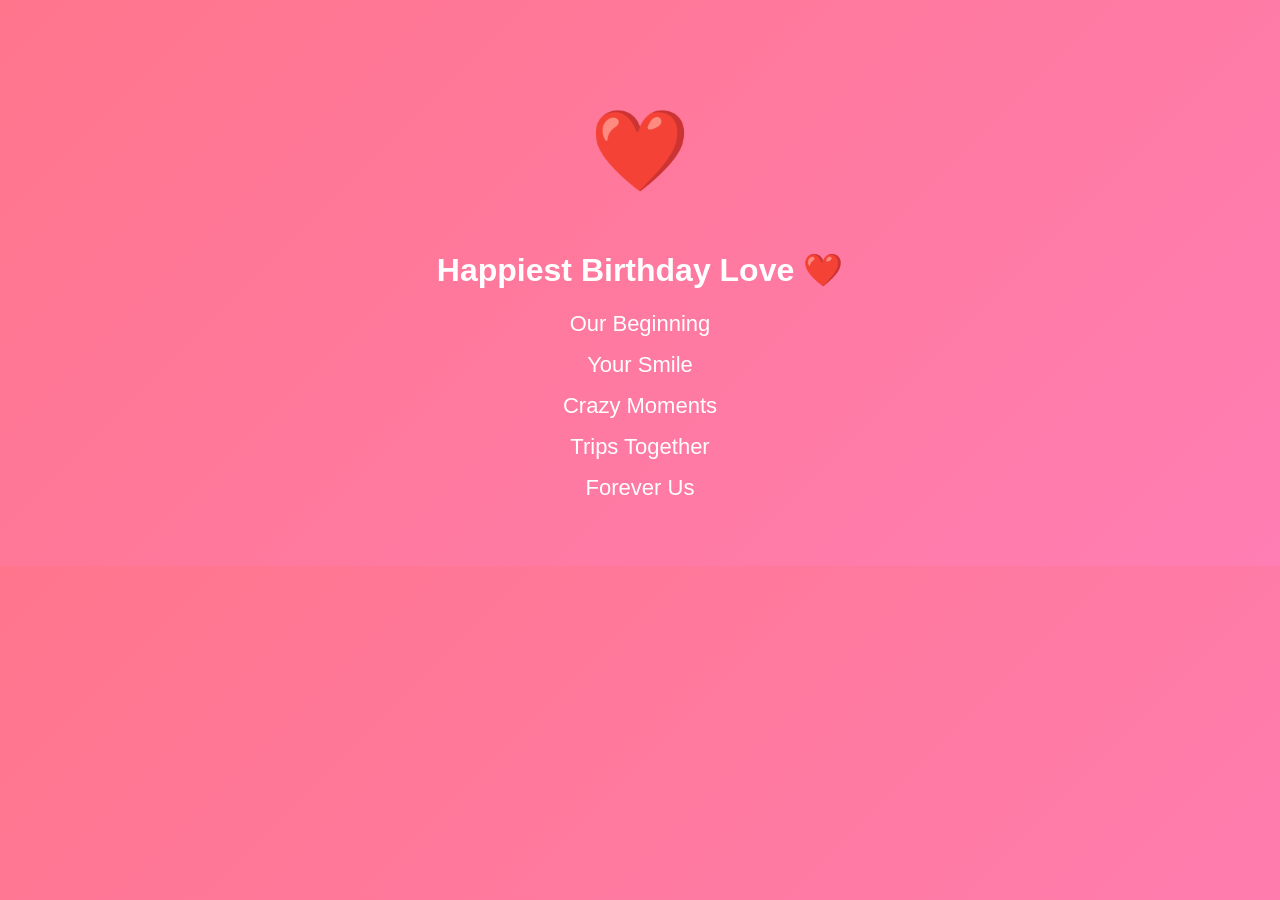
==== birthday.html @ 4b36a4e3 "Add HTML and CSS files for Kindred Souls project" ====
<!DOCTYPE html>
<html>
<head>
<link rel="stylesheet" href="style.css">
</head>

<body class="center">

<h1 class="big-heart">❤️</h1>
<h1>Happiest Birthday Love ❤️</h1>

<div class="links">
    <a href="memory1.html">Our Beginning</a>
    <a href="memory2.html">Your Smile</a>
    <a href="memory3.html">Crazy Moments</a>
    <a href="memory4.html">Trips Together</a>
    <a href="memory5.html">Forever Us</a>
</div>

</body>
</html>
---- style.css ----
body {
    margin: 0;
    font-family: 'Segoe UI', sans-serif;
    background: linear-gradient(135deg, #ff758c, #ff7eb3);
    color: white;
}

.center {
    text-align: center;
    padding: 50px;
}

.buttons button {
    padding: 15px 25px;
    font-size: 18px;
    margin: 10px;
    border-radius: 25px;
    border: none;
    cursor: pointer;
    background: white;
    color: #ff4b7d;
}

/* Heart animation */
.big-heart {
    font-size: 80px;
    animation: heartbeat 1s infinite;
}

@keyframes heartbeat {
    0% { transform: scale(1); }
    25% { transform: scale(1.2); }
    50% { transform: scale(1); }
}

/* Links */
.links a {
    display: block;
    margin: 15px;
    font-size: 22px;
    text-decoration: none;
    color: white;
}

/* Image */
.photo {
    width: 300px;
    border-radius: 20px;
    box-shadow: 0 10px 25px rgba(0,0,0,0.3);
}

.caption {
    margin-top: 20px;
    font-size: 18px;
}
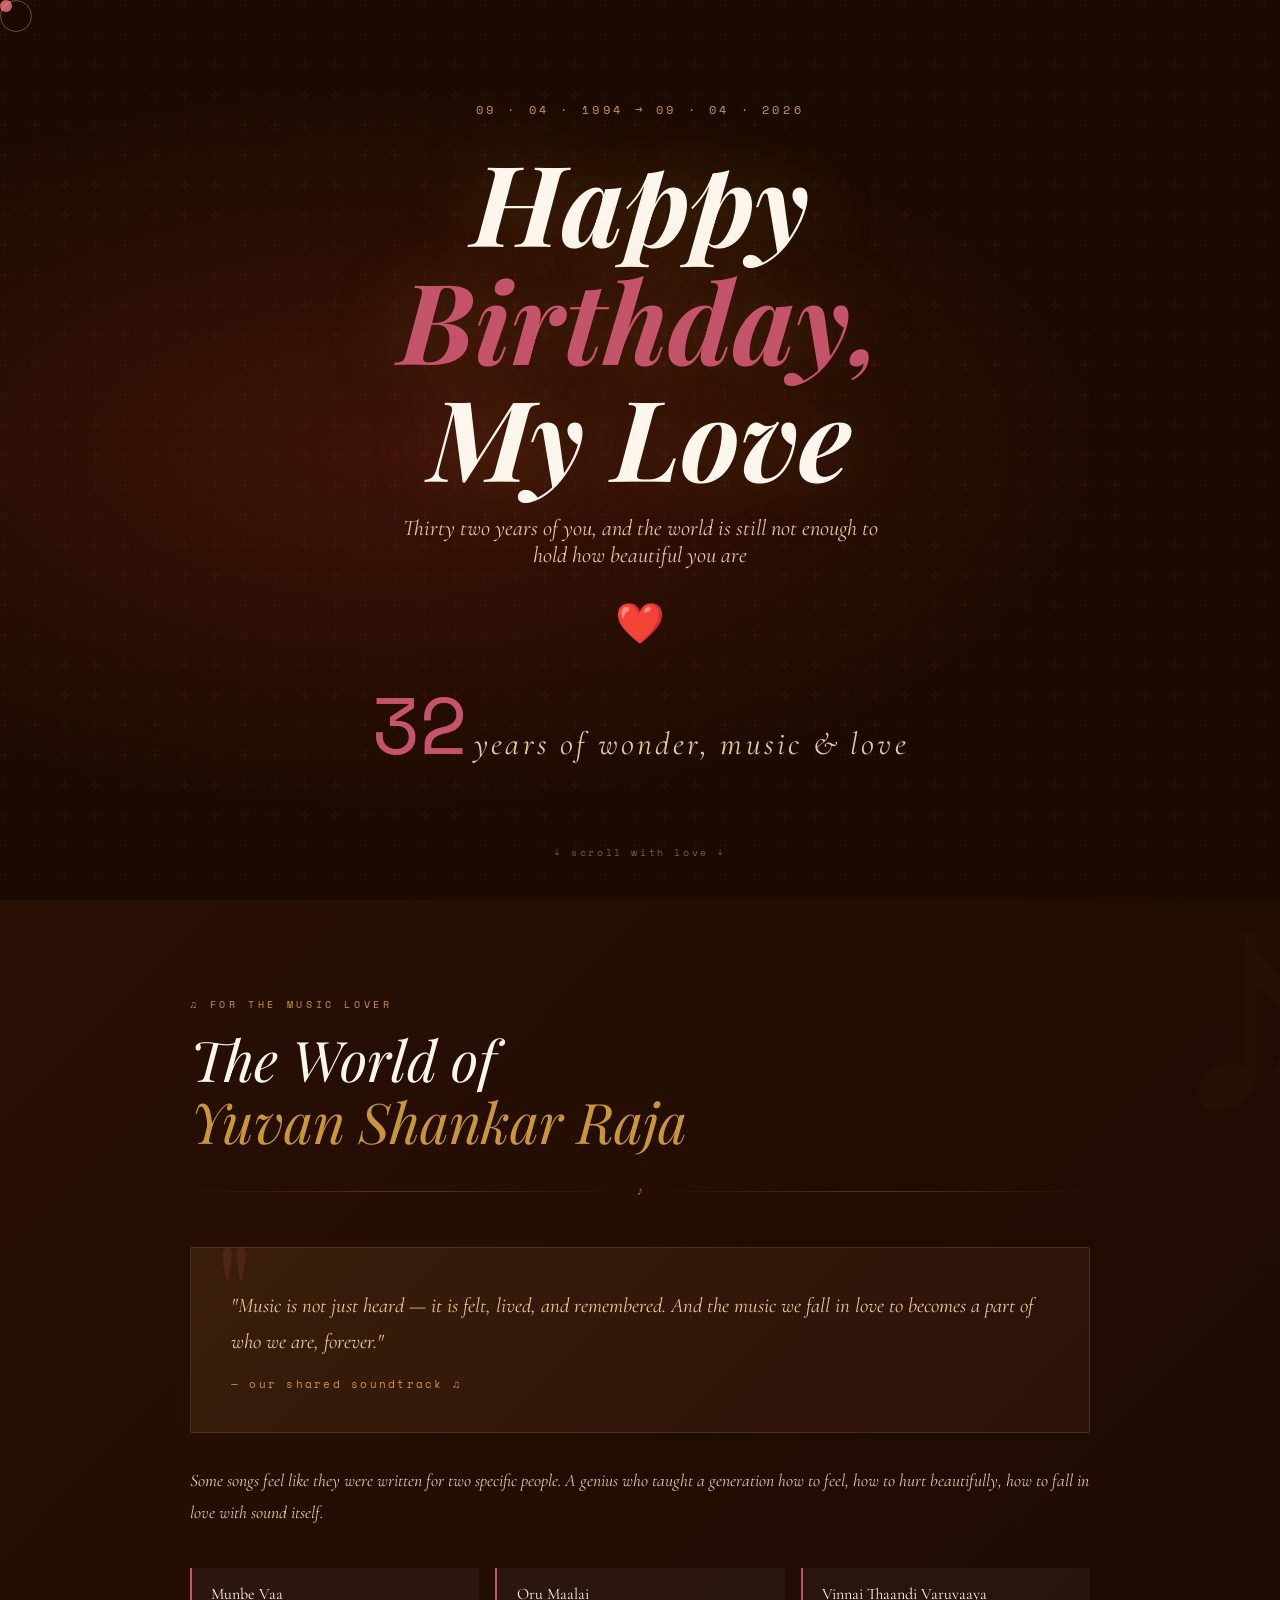
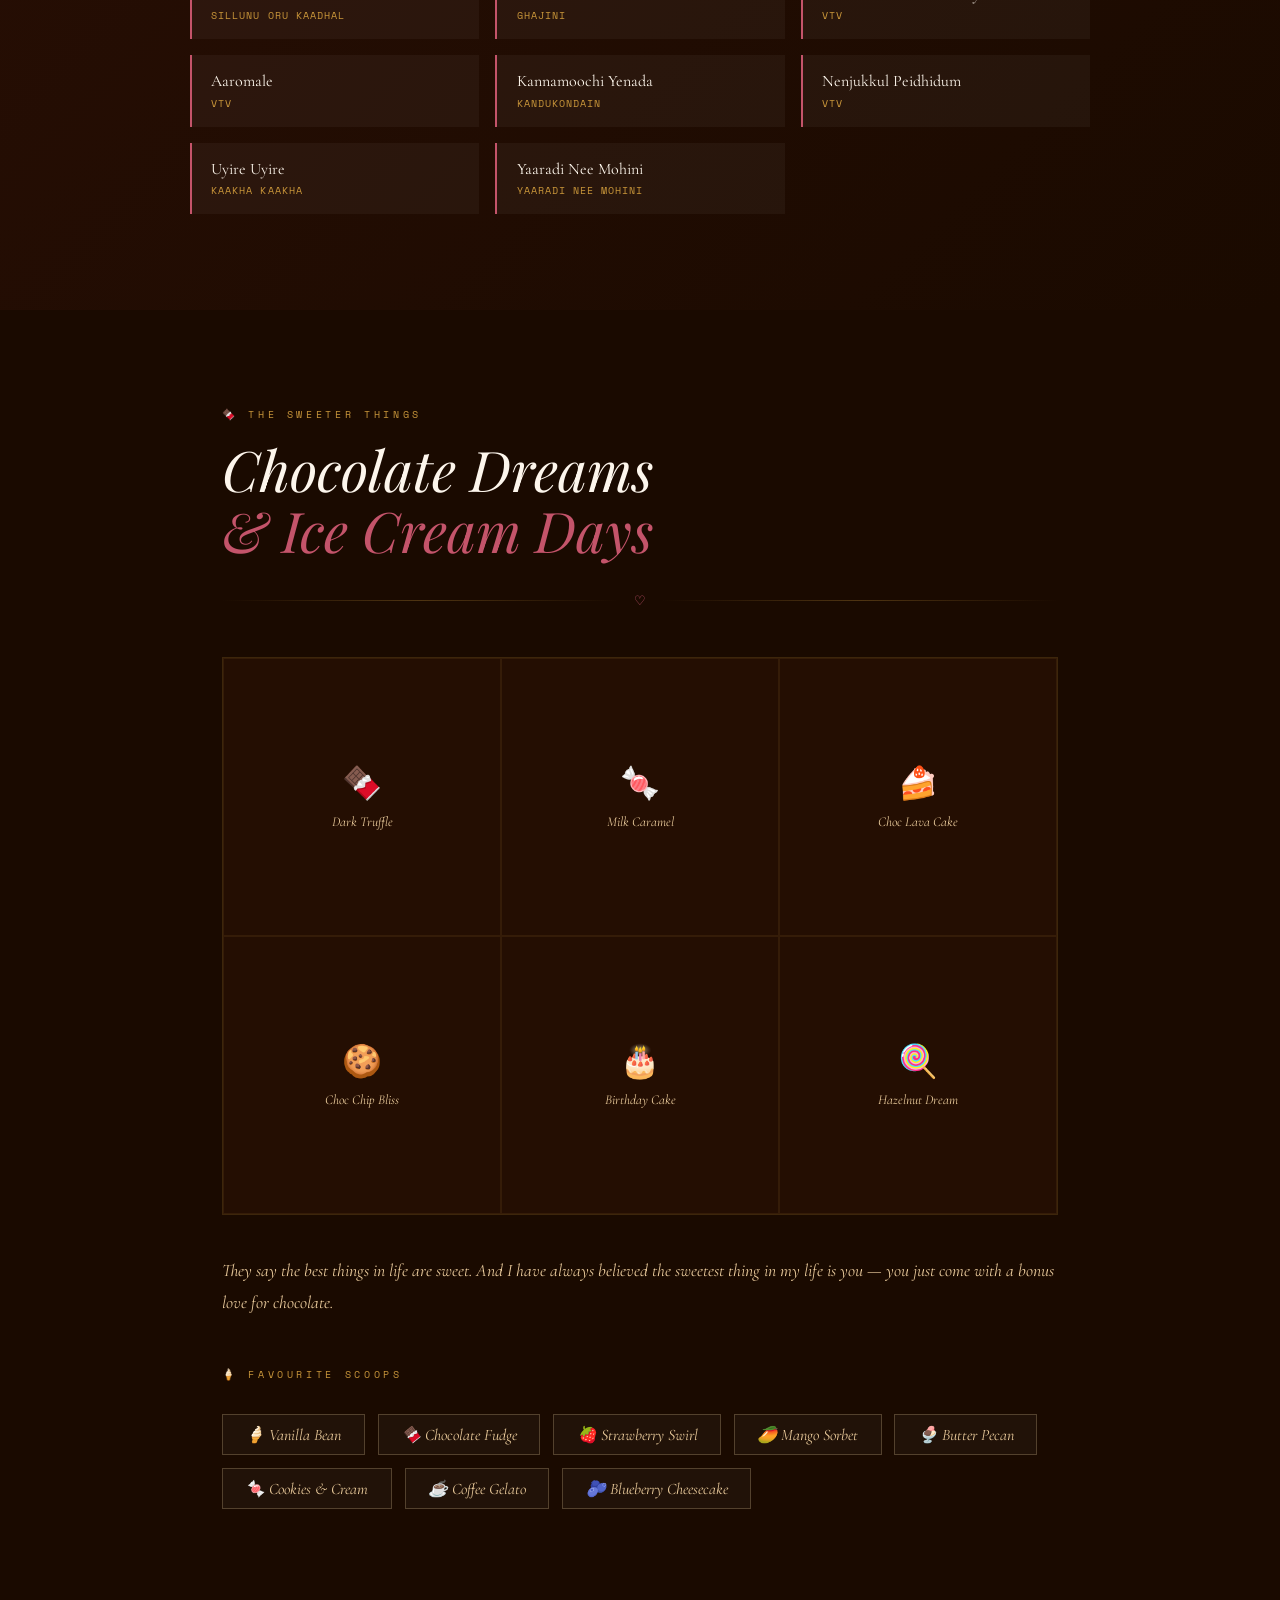
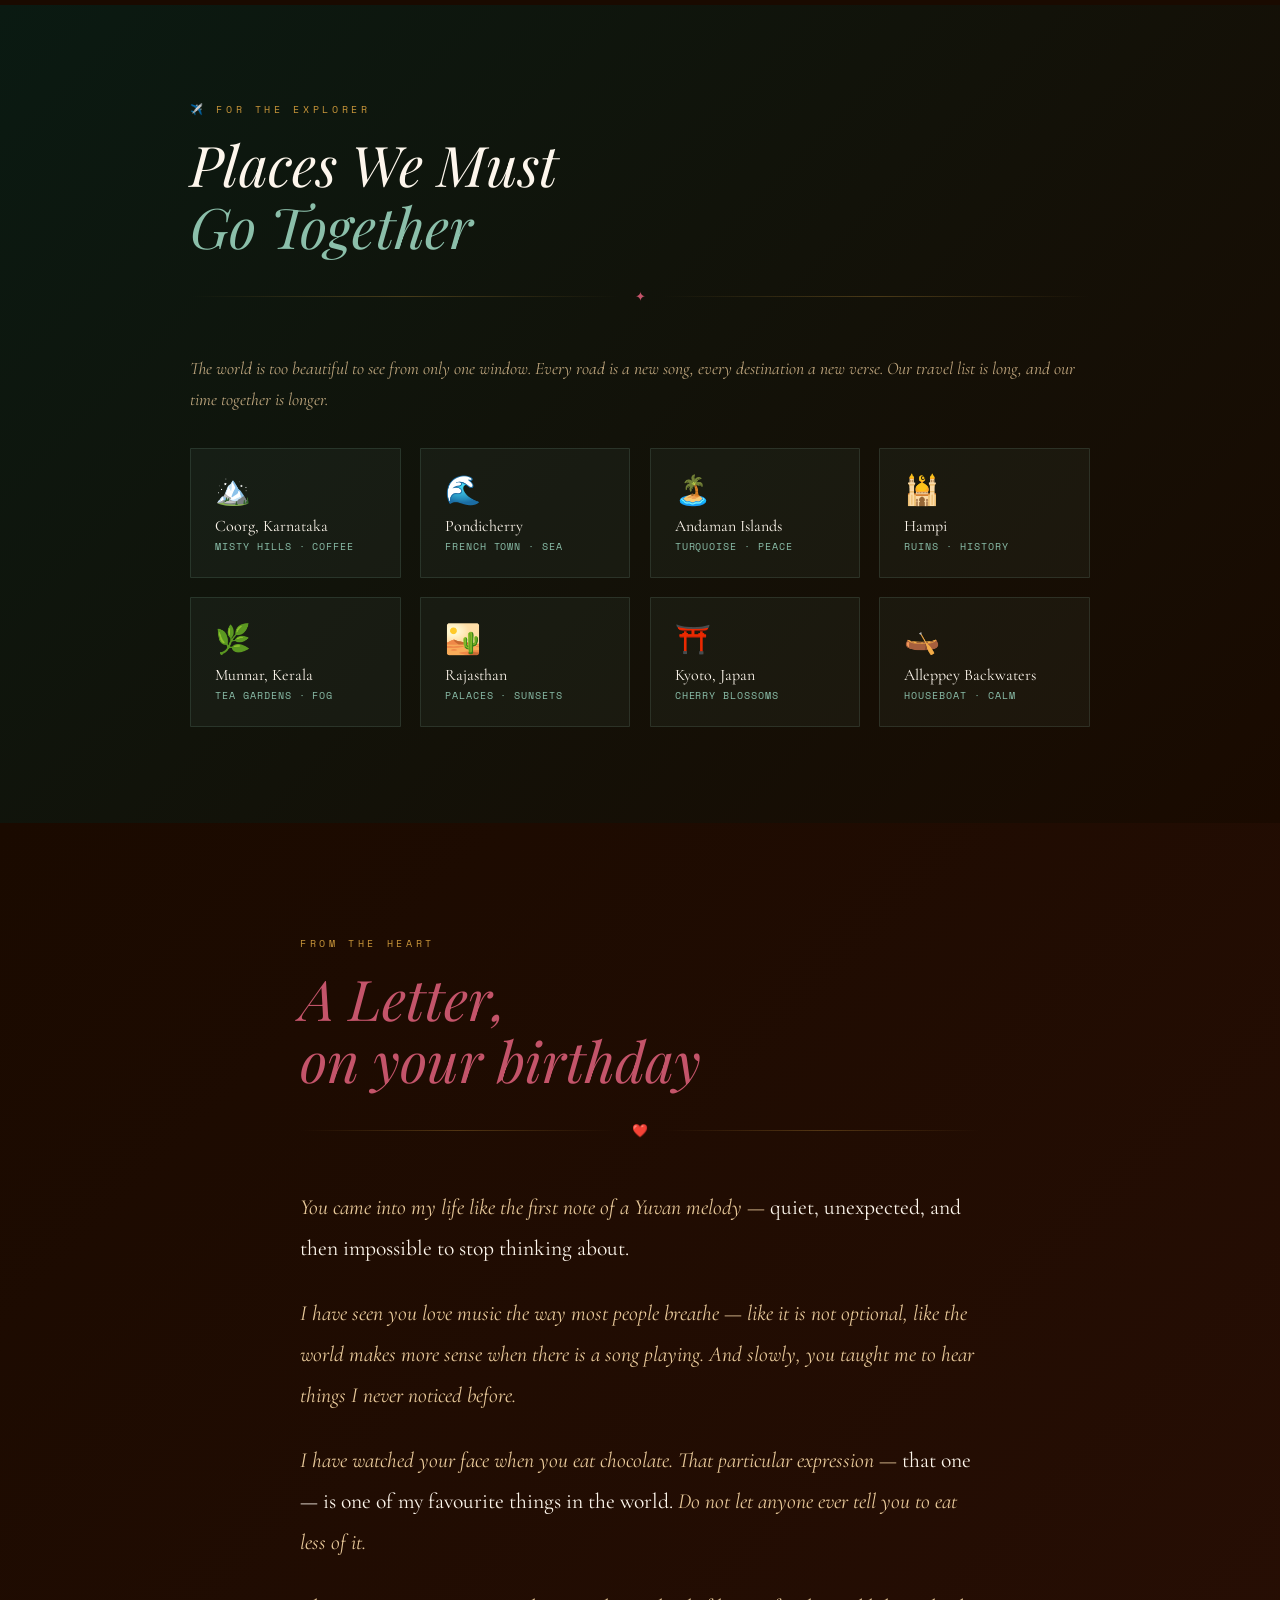
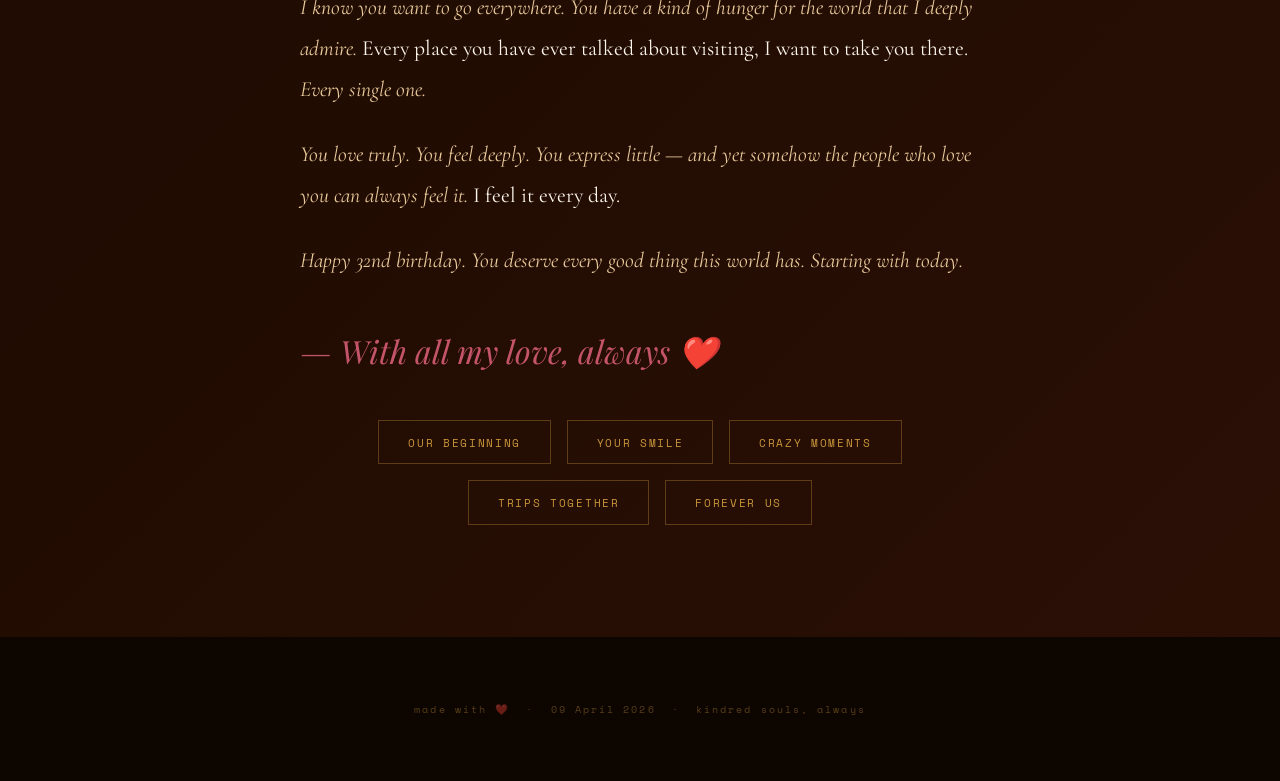
==== commit dfc9ac54: "Add files via upload" ====
--- a/birthday.html
+++ b/birthday.html
@@ -1,21 +1,766 @@
 <!DOCTYPE html>
-<html>
+<html lang="en">
 <head>
-<link rel="stylesheet" href="style.css">
+<meta charset="UTF-8">
+<meta name="viewport" content="width=device-width, initial-scale=1.0">
+<title>Happy Birthday ❤️</title>
+<link href="https://fonts.googleapis.com/css2?family=Playfair+Display:ital,wght@0,400;0,700;1,400;1,700&family=Cormorant+Garamond:ital,wght@0,300;0,400;1,300;1,400&family=Space+Mono:wght@400;700&display=swap" rel="stylesheet">
+<style>
+  :root {
+    --cream: #fdf6ec;
+    --deep: #1a0a00;
+    --gold: #c9963a;
+    --rose: #c4546a;
+    --choc: #3d1a08;
+    --mocha: #7a3b1e;
+    --mint: #8bbfaa;
+    --warm: #e8c99a;
+  }
+
+  * { margin: 0; padding: 0; box-sizing: border-box; }
+
+  html { scroll-behavior: smooth; }
+
+  body {
+    background: var(--deep);
+    color: var(--cream);
+    font-family: 'Cormorant Garamond', serif;
+    overflow-x: hidden;
+    cursor: none;
+  }
+
+  /* Custom cursor */
+  .cursor {
+    width: 12px; height: 12px;
+    background: var(--rose);
+    border-radius: 50%;
+    position: fixed;
+    top: 0; left: 0;
+    pointer-events: none;
+    z-index: 9999;
+    transition: transform 0.15s ease;
+    mix-blend-mode: screen;
+  }
+  .cursor-trail {
+    width: 32px; height: 32px;
+    border: 1px solid var(--gold);
+    border-radius: 50%;
+    position: fixed;
+    top: 0; left: 0;
+    pointer-events: none;
+    z-index: 9998;
+    transition: transform 0.4s ease, opacity 0.4s ease;
+    opacity: 0.5;
+  }
+
+  /* ── HERO ── */
+  .hero {
+    min-height: 100vh;
+    display: flex; flex-direction: column;
+    align-items: center; justify-content: center;
+    text-align: center;
+    position: relative;
+    overflow: hidden;
+    padding: 2rem;
+    background: radial-gradient(ellipse at 30% 50%, #3d1208 0%, #1a0a00 60%);
+  }
+
+  .hero::before {
+    content: '';
+    position: absolute; inset: 0;
+    background: url("data:image/svg+xml,%3Csvg width='60' height='60' viewBox='0 0 60 60' xmlns='http://www.w3.org/2000/svg'%3E%3Cg fill='none' fill-rule='evenodd'%3E%3Cg fill='%23c9963a' fill-opacity='0.04'%3E%3Cpath d='M36 34v-4h-2v4h-4v2h4v4h2v-4h4v-2h-4zm0-30V0h-2v4h-4v2h4v4h2V6h4V4h-4zM6 34v-4H4v4H0v2h4v4h2v-4h4v-2H6zM6 4V0H4v4H0v2h4v4h2V6h4V4H6z'/%3E%3C/g%3E%3C/g%3E%3C/svg%3E");
+  }
+
+  /* Floating music notes */
+  .notes-field {
+    position: absolute; inset: 0;
+    pointer-events: none;
+    overflow: hidden;
+  }
+  .note {
+    position: absolute;
+    font-size: 1.5rem;
+    opacity: 0;
+    animation: floatNote 8s ease-in-out infinite;
+    color: var(--gold);
+  }
+  .note:nth-child(1)  { left: 8%;  animation-delay: 0s;    font-size: 2rem; }
+  .note:nth-child(2)  { left: 18%; animation-delay: 1.2s;  font-size: 1.2rem; }
+  .note:nth-child(3)  { left: 32%; animation-delay: 2.4s;  font-size: 1.8rem; }
+  .note:nth-child(4)  { left: 55%; animation-delay: 0.8s;  font-size: 1rem; }
+  .note:nth-child(5)  { left: 70%; animation-delay: 3s;    font-size: 2.2rem; }
+  .note:nth-child(6)  { left: 82%; animation-delay: 1.6s;  font-size: 1.4rem; }
+  .note:nth-child(7)  { left: 92%; animation-delay: 4s;    font-size: 1rem; }
+  .note:nth-child(8)  { left: 44%; animation-delay: 5s;    font-size: 1.6rem; }
+
+  @keyframes floatNote {
+    0%   { opacity: 0; transform: translateY(100vh) rotate(-15deg); }
+    10%  { opacity: 0.6; }
+    80%  { opacity: 0.4; }
+    100% { opacity: 0; transform: translateY(-20vh) rotate(15deg); }
+  }
+
+  .age-badge {
+    font-family: 'Space Mono', monospace;
+    font-size: 0.75rem;
+    letter-spacing: 0.3em;
+    color: var(--gold);
+    text-transform: uppercase;
+    margin-bottom: 1.5rem;
+    opacity: 0;
+    animation: fadeUp 1s 0.3s forwards;
+  }
+
+  .hero-title {
+    font-family: 'Playfair Display', serif;
+    font-size: clamp(3rem, 10vw, 7rem);
+    font-weight: 700;
+    font-style: italic;
+    line-height: 1.05;
+    color: var(--cream);
+    opacity: 0;
+    animation: fadeUp 1s 0.6s forwards;
+    text-shadow: 0 0 80px rgba(201,150,58,0.3);
+  }
+
+  .hero-title span { color: var(--rose); }
+
+  .hero-sub {
+    font-size: clamp(1rem, 2.5vw, 1.4rem);
+    font-style: italic;
+    color: var(--warm);
+    margin-top: 1.2rem;
+    opacity: 0;
+    animation: fadeUp 1s 0.9s forwards;
+    max-width: 500px;
+  }
+
+  .heart-pulse {
+    font-size: 2.5rem;
+    margin-top: 2rem;
+    opacity: 0;
+    animation: fadeUp 1s 1.2s forwards;
+    display: inline-block;
+  }
+  .heart-pulse span { animation: pulse 1.4s ease-in-out infinite; display: inline-block; }
+
+  @keyframes pulse {
+    0%, 100% { transform: scale(1); }
+    50% { transform: scale(1.25); }
+  }
+
+  .scroll-hint {
+    position: absolute;
+    bottom: 2.5rem;
+    font-family: 'Space Mono', monospace;
+    font-size: 0.65rem;
+    letter-spacing: 0.25em;
+    color: var(--gold);
+    opacity: 0.6;
+    animation: bob 2s ease-in-out infinite;
+  }
+  @keyframes bob {
+    0%, 100% { transform: translateY(0); }
+    50% { transform: translateY(8px); }
+  }
+
+  @keyframes fadeUp {
+    from { opacity: 0; transform: translateY(24px); }
+    to   { opacity: 1; transform: translateY(0); }
+  }
+
+  /* ── SECTIONS ── */
+  section {
+    padding: 6rem 2rem;
+    max-width: 900px;
+    margin: 0 auto;
+  }
+
+  .section-label {
+    font-family: 'Space Mono', monospace;
+    font-size: 0.65rem;
+    letter-spacing: 0.35em;
+    color: var(--gold);
+    text-transform: uppercase;
+    margin-bottom: 1rem;
+  }
+
+  .section-title {
+    font-family: 'Playfair Display', serif;
+    font-size: clamp(2rem, 6vw, 3.5rem);
+    font-weight: 400;
+    font-style: italic;
+    line-height: 1.1;
+    margin-bottom: 2rem;
+  }
+
+  /* ── MUSIC SECTION ── */
+  .music-section {
+    background: linear-gradient(135deg, #2a0f05 0%, #1a0a00 100%);
+    max-width: 100%;
+    padding: 6rem 2rem;
+    position: relative;
+    overflow: hidden;
+  }
+  .music-section::before {
+    content: '♪';
+    position: absolute;
+    font-size: 20rem;
+    color: var(--gold);
+    opacity: 0.03;
+    right: -3rem;
+    top: -3rem;
+    line-height: 1;
+  }
+  .music-inner { max-width: 900px; margin: 0 auto; }
+
+  .yuvan-card {
+    background: linear-gradient(135deg, rgba(201,150,58,0.12), rgba(196,84,106,0.08));
+    border: 1px solid rgba(201,150,58,0.2);
+    border-radius: 2px;
+    padding: 2.5rem;
+    margin-top: 2rem;
+    position: relative;
+  }
+  .yuvan-card::before {
+    content: '"';
+    font-family: 'Playfair Display', serif;
+    font-size: 8rem;
+    color: var(--rose);
+    opacity: 0.15;
+    position: absolute;
+    top: -1.5rem;
+    left: 1.5rem;
+    line-height: 1;
+  }
+
+  .yuvan-quote {
+    font-size: 1.3rem;
+    font-style: italic;
+    line-height: 1.7;
+    color: var(--warm);
+    margin-bottom: 1rem;
+  }
+  .yuvan-attr {
+    font-family: 'Space Mono', monospace;
+    font-size: 0.7rem;
+    letter-spacing: 0.2em;
+    color: var(--gold);
+  }
+
+  .song-list {
+    display: grid;
+    grid-template-columns: repeat(auto-fill, minmax(220px, 1fr));
+    gap: 1rem;
+    margin-top: 2.5rem;
+  }
+  .song-item {
+    background: rgba(255,255,255,0.04);
+    border-left: 2px solid var(--rose);
+    padding: 1rem 1.2rem;
+    transition: all 0.3s ease;
+    cursor: default;
+  }
+  .song-item:hover {
+    background: rgba(196,84,106,0.1);
+    transform: translateX(4px);
+  }
+  .song-name {
+    font-size: 1rem;
+    color: var(--cream);
+    margin-bottom: 0.2rem;
+  }
+  .song-film {
+    font-family: 'Space Mono', monospace;
+    font-size: 0.65rem;
+    color: var(--gold);
+    letter-spacing: 0.1em;
+  }
+
+  /* ── CHOCOLATE SECTION ── */
+  .choc-section {
+    position: relative;
+  }
+
+  .choc-grid {
+    display: grid;
+    grid-template-columns: repeat(3, 1fr);
+    gap: 0;
+    margin-top: 2rem;
+    border: 1px solid rgba(201,150,58,0.2);
+  }
+  .choc-block {
+    aspect-ratio: 1;
+    display: flex; flex-direction: column;
+    align-items: center; justify-content: center;
+    text-align: center;
+    padding: 1.5rem 1rem;
+    border: 1px solid rgba(201,150,58,0.1);
+    transition: all 0.4s ease;
+    background: rgba(61,26,8,0.3);
+    cursor: default;
+  }
+  .choc-block:hover {
+    background: rgba(201,150,58,0.12);
+    transform: scale(1.02);
+  }
+  .choc-icon { font-size: 2rem; margin-bottom: 0.6rem; }
+  .choc-name { font-size: 0.85rem; color: var(--warm); font-style: italic; }
+
+  /* ── TRAVEL SECTION ── */
+  .travel-section { background: linear-gradient(135deg, #0a1a12 0%, #1a0a00 100%); max-width: 100%; padding: 6rem 2rem; }
+  .travel-inner { max-width: 900px; margin: 0 auto; }
+
+  .place-cards {
+    display: grid;
+    grid-template-columns: repeat(auto-fill, minmax(200px, 1fr));
+    gap: 1.2rem;
+    margin-top: 2rem;
+  }
+  .place-card {
+    background: rgba(139,191,170,0.06);
+    border: 1px solid rgba(139,191,170,0.15);
+    padding: 1.5rem;
+    border-radius: 1px;
+    transition: all 0.3s ease;
+    cursor: default;
+    position: relative;
+    overflow: hidden;
+  }
+  .place-card::after {
+    content: '';
+    position: absolute;
+    bottom: 0; left: 0; right: 0;
+    height: 2px;
+    background: linear-gradient(90deg, var(--mint), transparent);
+    transform: scaleX(0);
+    transform-origin: left;
+    transition: transform 0.4s ease;
+  }
+  .place-card:hover::after { transform: scaleX(1); }
+  .place-card:hover { background: rgba(139,191,170,0.1); }
+  .place-emoji { font-size: 1.8rem; margin-bottom: 0.5rem; }
+  .place-name { font-size: 1rem; color: var(--cream); margin-bottom: 0.2rem; }
+  .place-desc { font-family: 'Space Mono', monospace; font-size: 0.6rem; color: var(--mint); letter-spacing: 0.1em; }
+
+  /* ── ICECREAM SECTION ── */
+  .ice-grid {
+    display: flex;
+    flex-wrap: wrap;
+    gap: 0.8rem;
+    margin-top: 2rem;
+  }
+  .ice-tag {
+    padding: 0.6rem 1.4rem;
+    border: 1px solid rgba(232,201,154,0.25);
+    font-style: italic;
+    font-size: 1rem;
+    color: var(--warm);
+    transition: all 0.3s ease;
+    cursor: default;
+    background: rgba(255,255,255,0.03);
+  }
+  .ice-tag:hover {
+    border-color: var(--rose);
+    color: var(--rose);
+    background: rgba(196,84,106,0.08);
+  }
+
+  /* ── LETTER SECTION ── */
+  .letter-section {
+    background: linear-gradient(135deg, #1a0a00, #2a0f05);
+    max-width: 100%;
+    padding: 7rem 2rem;
+  }
+  .letter-inner {
+    max-width: 680px;
+    margin: 0 auto;
+  }
+  .letter-body {
+    font-size: clamp(1.1rem, 2.5vw, 1.35rem);
+    line-height: 1.9;
+    color: var(--warm);
+    font-style: italic;
+  }
+  .letter-body p { margin-bottom: 1.5rem; }
+  .letter-body strong { color: var(--cream); font-style: normal; font-weight: 400; }
+
+  .letter-sign {
+    margin-top: 3rem;
+    font-family: 'Playfair Display', serif;
+    font-size: 2rem;
+    font-style: italic;
+    color: var(--rose);
+  }
+
+  /* ── LINKS ── */
+  .memory-links {
+    display: flex;
+    flex-wrap: wrap;
+    gap: 1rem;
+    margin-top: 3rem;
+    justify-content: center;
+  }
+  .memory-link {
+    padding: 0.8rem 1.8rem;
+    border: 1px solid rgba(201,150,58,0.35);
+    color: var(--gold);
+    text-decoration: none;
+    font-family: 'Space Mono', monospace;
+    font-size: 0.7rem;
+    letter-spacing: 0.15em;
+    text-transform: uppercase;
+    transition: all 0.3s ease;
+    background: transparent;
+  }
+  .memory-link:hover {
+    background: rgba(201,150,58,0.1);
+    border-color: var(--gold);
+    color: var(--cream);
+    transform: translateY(-2px);
+  }
+
+  /* ── FOOTER ── */
+  footer {
+    text-align: center;
+    padding: 4rem 2rem;
+    background: #0d0500;
+    font-family: 'Space Mono', monospace;
+    font-size: 0.65rem;
+    letter-spacing: 0.2em;
+    color: rgba(201,150,58,0.4);
+  }
+
+  /* ── DIVIDER ── */
+  .divider {
+    display: flex;
+    align-items: center;
+    gap: 1rem;
+    margin: 1rem 0 3rem;
+  }
+  .divider::before, .divider::after {
+    content: '';
+    flex: 1;
+    height: 1px;
+    background: linear-gradient(90deg, transparent, rgba(201,150,58,0.3), transparent);
+  }
+  .divider-icon { color: var(--rose); font-size: 0.8rem; }
+
+  /* ── COUNTDOWN ── */
+  .age-display {
+    font-family: 'Space Mono', monospace;
+    font-size: clamp(2.5rem, 8vw, 5rem);
+    color: var(--gold);
+    letter-spacing: -0.02em;
+    margin: 1rem 0;
+    display: flex;
+    align-items: baseline;
+    gap: 0.5rem;
+    flex-wrap: wrap;
+  }
+  .age-number { color: var(--rose); }
+  .age-label { font-size: 0.4em; color: var(--warm); letter-spacing: 0.1em; font-style: italic; font-family: 'Cormorant Garamond', serif; }
+
+  /* Responsive */
+  @media (max-width: 600px) {
+    .choc-grid { grid-template-columns: repeat(2, 1fr); }
+    .song-list { grid-template-columns: 1fr; }
+    .choc-block { aspect-ratio: auto; padding: 1.2rem; }
+  }
+</style>
 </head>
-
-<body class="center">
-
-<h1 class="big-heart">❤️</h1>
-<h1>Happiest Birthday Love ❤️</h1>
-
-<div class="links">
-    <a href="memory1.html">Our Beginning</a>
-    <a href="memory2.html">Your Smile</a>
-    <a href="memory3.html">Crazy Moments</a>
-    <a href="memory4.html">Trips Together</a>
-    <a href="memory5.html">Forever Us</a>
+<body>
+
+<div class="cursor" id="cursor"></div>
+<div class="cursor-trail" id="trail"></div>
+
+<!-- HERO -->
+<div class="hero">
+  <div class="notes-field">
+    <div class="note">♩</div>
+    <div class="note">♪</div>
+    <div class="note">♫</div>
+    <div class="note">♬</div>
+    <div class="note">♩</div>
+    <div class="note">♪</div>
+    <div class="note">𝄞</div>
+    <div class="note">♫</div>
+  </div>
+
+  <div class="age-badge">09 · 04 · 1994 → 09 · 04 · 2026</div>
+
+  <h1 class="hero-title">
+    Happy<br><span>Birthday,</span><br>My Love
+  </h1>
+
+  <p class="hero-sub">Thirty two years of you, and the world is still not enough to hold how beautiful you are</p>
+
+  <div class="heart-pulse"><span>❤️</span></div>
+
+  <div class="age-display">
+    <span class="age-number">32</span>
+    <span class="age-label">years of wonder, music & love</span>
+  </div>
+
+  <div class="scroll-hint">↓ scroll with love ↓</div>
 </div>
 
+<!-- MUSIC SECTION -->
+<div class="music-section">
+  <div class="music-inner">
+    <div class="section-label">♫ for the music lover</div>
+    <h2 class="section-title" style="color:var(--cream)">The World of<br><span style="color:var(--gold)">Yuvan Shankar Raja</span></h2>
+    <div class="divider"><div class="divider-icon">♪</div></div>
+
+    <div class="yuvan-card">
+      <p class="yuvan-quote">
+        "Music is not just heard — it is felt, lived, and remembered. And the music we fall in love to becomes a part of who we are, forever."
+      </p>
+      <p class="yuvan-attr">— our shared soundtrack ♫</p>
+    </div>
+
+    <p style="margin-top:2rem; font-size:1.1rem; color:var(--warm); font-style:italic; line-height:1.8;">
+      Some songs feel like they were written for two specific people. 
+      A genius who taught a generation how to feel, how to hurt beautifully, 
+      how to fall in love with sound itself.
+    </p>
+
+    <div class="song-list">
+      <div class="song-item">
+        <div class="song-name">Munbe Vaa</div>
+        <div class="song-film">SILLUNU ORU KAADHAL</div>
+      </div>
+      <div class="song-item">
+        <div class="song-name">Oru Maalai</div>
+        <div class="song-film">GHAJINI</div>
+      </div>
+      <div class="song-item">
+        <div class="song-name">Vinnai Thaandi Varuvaaya</div>
+        <div class="song-film">VTV</div>
+      </div>
+      <div class="song-item">
+        <div class="song-name">Aaromale</div>
+        <div class="song-film">VTV</div>
+      </div>
+      <div class="song-item">
+        <div class="song-name">Kannamoochi Yenada</div>
+        <div class="song-film">KANDUKONDAIN</div>
+      </div>
+      <div class="song-item">
+        <div class="song-name">Nenjukkul Peidhidum</div>
+        <div class="song-film">VTV</div>
+      </div>
+      <div class="song-item">
+        <div class="song-name">Uyire Uyire</div>
+        <div class="song-film">KAAKHA KAAKHA</div>
+      </div>
+      <div class="song-item">
+        <div class="song-name">Yaaradi Nee Mohini</div>
+        <div class="song-film">YAARADI NEE MOHINI</div>
+      </div>
+    </div>
+  </div>
+</div>
+
+<!-- CHOCOLATE & ICE CREAM -->
+<section>
+  <div class="section-label">🍫 the sweeter things</div>
+  <h2 class="section-title">Chocolate Dreams<br><span style="color:var(--rose)">&amp; Ice Cream Days</span></h2>
+  <div class="divider"><div class="divider-icon">♡</div></div>
+
+  <div class="choc-grid">
+    <div class="choc-block">
+      <div class="choc-icon">🍫</div>
+      <div class="choc-name">Dark Truffle</div>
+    </div>
+    <div class="choc-block">
+      <div class="choc-icon">🍬</div>
+      <div class="choc-name">Milk Caramel</div>
+    </div>
+    <div class="choc-block">
+      <div class="choc-icon">🍰</div>
+      <div class="choc-name">Choc Lava Cake</div>
+    </div>
+    <div class="choc-block">
+      <div class="choc-icon">🍪</div>
+      <div class="choc-name">Choc Chip Bliss</div>
+    </div>
+    <div class="choc-block">
+      <div class="choc-icon">🎂</div>
+      <div class="choc-name">Birthday Cake</div>
+    </div>
+    <div class="choc-block">
+      <div class="choc-icon">🍭</div>
+      <div class="choc-name">Hazelnut Dream</div>
+    </div>
+  </div>
+
+  <p style="margin-top:2.5rem; font-size:1.1rem; font-style:italic; color:var(--warm); line-height:1.8;">
+    They say the best things in life are sweet. 
+    And I have always believed the sweetest thing in my life is you — 
+    you just come with a bonus love for chocolate.
+  </p>
+
+  <div style="margin-top:3rem;">
+    <div class="section-label">🍦 favourite scoops</div>
+    <div class="ice-grid">
+      <div class="ice-tag">🍦 Vanilla Bean</div>
+      <div class="ice-tag">🍫 Chocolate Fudge</div>
+      <div class="ice-tag">🍓 Strawberry Swirl</div>
+      <div class="ice-tag">🥭 Mango Sorbet</div>
+      <div class="ice-tag">🍨 Butter Pecan</div>
+      <div class="ice-tag">🍬 Cookies & Cream</div>
+      <div class="ice-tag">☕ Coffee Gelato</div>
+      <div class="ice-tag">🫐 Blueberry Cheesecake</div>
+    </div>
+  </div>
+</section>
+
+<!-- TRAVEL SECTION -->
+<div class="travel-section">
+  <div class="travel-inner">
+    <div class="section-label">✈️ for the explorer</div>
+    <h2 class="section-title" style="color:var(--cream)">Places We Must<br><span style="color:var(--mint)">Go Together</span></h2>
+    <div class="divider"><div class="divider-icon">✦</div></div>
+
+    <p style="font-size:1.1rem; font-style:italic; color:rgba(232,201,154,0.8); line-height:1.8; margin-bottom:2rem;">
+      The world is too beautiful to see from only one window. 
+      Every road is a new song, every destination a new verse. 
+      Our travel list is long, and our time together is longer.
+    </p>
+
+    <div class="place-cards">
+      <div class="place-card">
+        <div class="place-emoji">🏔️</div>
+        <div class="place-name">Coorg, Karnataka</div>
+        <div class="place-desc">MISTY HILLS · COFFEE</div>
+      </div>
+      <div class="place-card">
+        <div class="place-emoji">🌊</div>
+        <div class="place-name">Pondicherry</div>
+        <div class="place-desc">FRENCH TOWN · SEA</div>
+      </div>
+      <div class="place-card">
+        <div class="place-emoji">🏝️</div>
+        <div class="place-name">Andaman Islands</div>
+        <div class="place-desc">TURQUOISE · PEACE</div>
+      </div>
+      <div class="place-card">
+        <div class="place-emoji">🕌</div>
+        <div class="place-name">Hampi</div>
+        <div class="place-desc">RUINS · HISTORY</div>
+      </div>
+      <div class="place-card">
+        <div class="place-emoji">🌿</div>
+        <div class="place-name">Munnar, Kerala</div>
+        <div class="place-desc">TEA GARDENS · FOG</div>
+      </div>
+      <div class="place-card">
+        <div class="place-emoji">🏜️</div>
+        <div class="place-name">Rajasthan</div>
+        <div class="place-desc">PALACES · SUNSETS</div>
+      </div>
+      <div class="place-card">
+        <div class="place-emoji">⛩️</div>
+        <div class="place-name">Kyoto, Japan</div>
+        <div class="place-desc">CHERRY BLOSSOMS</div>
+      </div>
+      <div class="place-card">
+        <div class="place-emoji">🛶</div>
+        <div class="place-name">Alleppey Backwaters</div>
+        <div class="place-desc">HOUSEBOAT · CALM</div>
+      </div>
+    </div>
+  </div>
+</div>
+
+<!-- LETTER -->
+<div class="letter-section">
+  <div class="letter-inner">
+    <div class="section-label">from the heart</div>
+    <h2 class="section-title" style="color:var(--rose)">A Letter,<br>on your birthday</h2>
+    <div class="divider"><div class="divider-icon">❤️</div></div>
+
+    <div class="letter-body">
+      <p>
+        You came into my life like the first note of a Yuvan melody — 
+        <strong>quiet, unexpected, and then impossible to stop thinking about.</strong>
+      </p>
+      <p>
+        I have seen you love music the way most people breathe — 
+        like it is not optional, like the world makes more sense when there is a song playing. 
+        And slowly, you taught me to hear things I never noticed before.
+      </p>
+      <p>
+        I have watched your face when you eat chocolate. 
+        That particular expression — <strong>that one — is one of my favourite things in the world.</strong> 
+        Do not let anyone ever tell you to eat less of it.
+      </p>
+      <p>
+        I know you want to go everywhere. You have a kind of hunger for the world 
+        that I deeply admire. <strong>Every place you have ever talked about visiting, 
+        I want to take you there.</strong> Every single one.
+      </p>
+      <p>
+        You love truly. You feel deeply. You express little — 
+        and yet somehow the people who love you can always feel it. 
+        <strong>I feel it every day.</strong>
+      </p>
+      <p>
+        Happy 32nd birthday. You deserve every good thing this world has. 
+        Starting with today.
+      </p>
+    </div>
+
+    <div class="letter-sign">— With all my love, always ❤️</div>
+
+    <div class="memory-links">
+      <a href="https://alagirinu.github.io/kindredsouls/memory1.html" class="memory-link">Our Beginning</a>
+      <a href="https://alagirinu.github.io/kindredsouls/memory2.html" class="memory-link">Your Smile</a>
+      <a href="https://alagirinu.github.io/kindredsouls/memory3.html" class="memory-link">Crazy Moments</a>
+      <a href="https://alagirinu.github.io/kindredsouls/memory4.html" class="memory-link">Trips Together</a>
+      <a href="https://alagirinu.github.io/kindredsouls/memory5.html" class="memory-link">Forever Us</a>
+    </div>
+  </div>
+</div>
+
+<footer>
+  made with ❤️ &nbsp;·&nbsp; 09 April 2026 &nbsp;·&nbsp; kindred souls, always
+</footer>
+
+<script>
+  // Custom cursor
+  const cursor = document.getElementById('cursor');
+  const trail = document.getElementById('trail');
+  let mouseX = 0, mouseY = 0;
+
+  document.addEventListener('mousemove', e => {
+    mouseX = e.clientX; mouseY = e.clientY;
+    cursor.style.transform = `translate(${mouseX - 6}px, ${mouseY - 6}px)`;
+    setTimeout(() => {
+      trail.style.transform = `translate(${mouseX - 16}px, ${mouseY - 16}px)`;
+    }, 80);
+  });
+
+  // Scroll fade-in
+  const observer = new IntersectionObserver((entries) => {
+    entries.forEach(e => {
+      if (e.isIntersecting) {
+        e.target.style.opacity = '1';
+        e.target.style.transform = 'translateY(0)';
+      }
+    });
+  }, { threshold: 0.15 });
+
+  document.querySelectorAll('.song-item, .choc-block, .place-card, .ice-tag, .yuvan-card').forEach(el => {
+    el.style.opacity = '0';
+    el.style.transform = 'translateY(20px)';
+    el.style.transition = 'opacity 0.6s ease, transform 0.6s ease';
+    observer.observe(el);
+  });
+
+  // Age calculator — she turns 32 today
+  // Already set in HTML as 32
+</script>
 </body>
-</html>+</html>
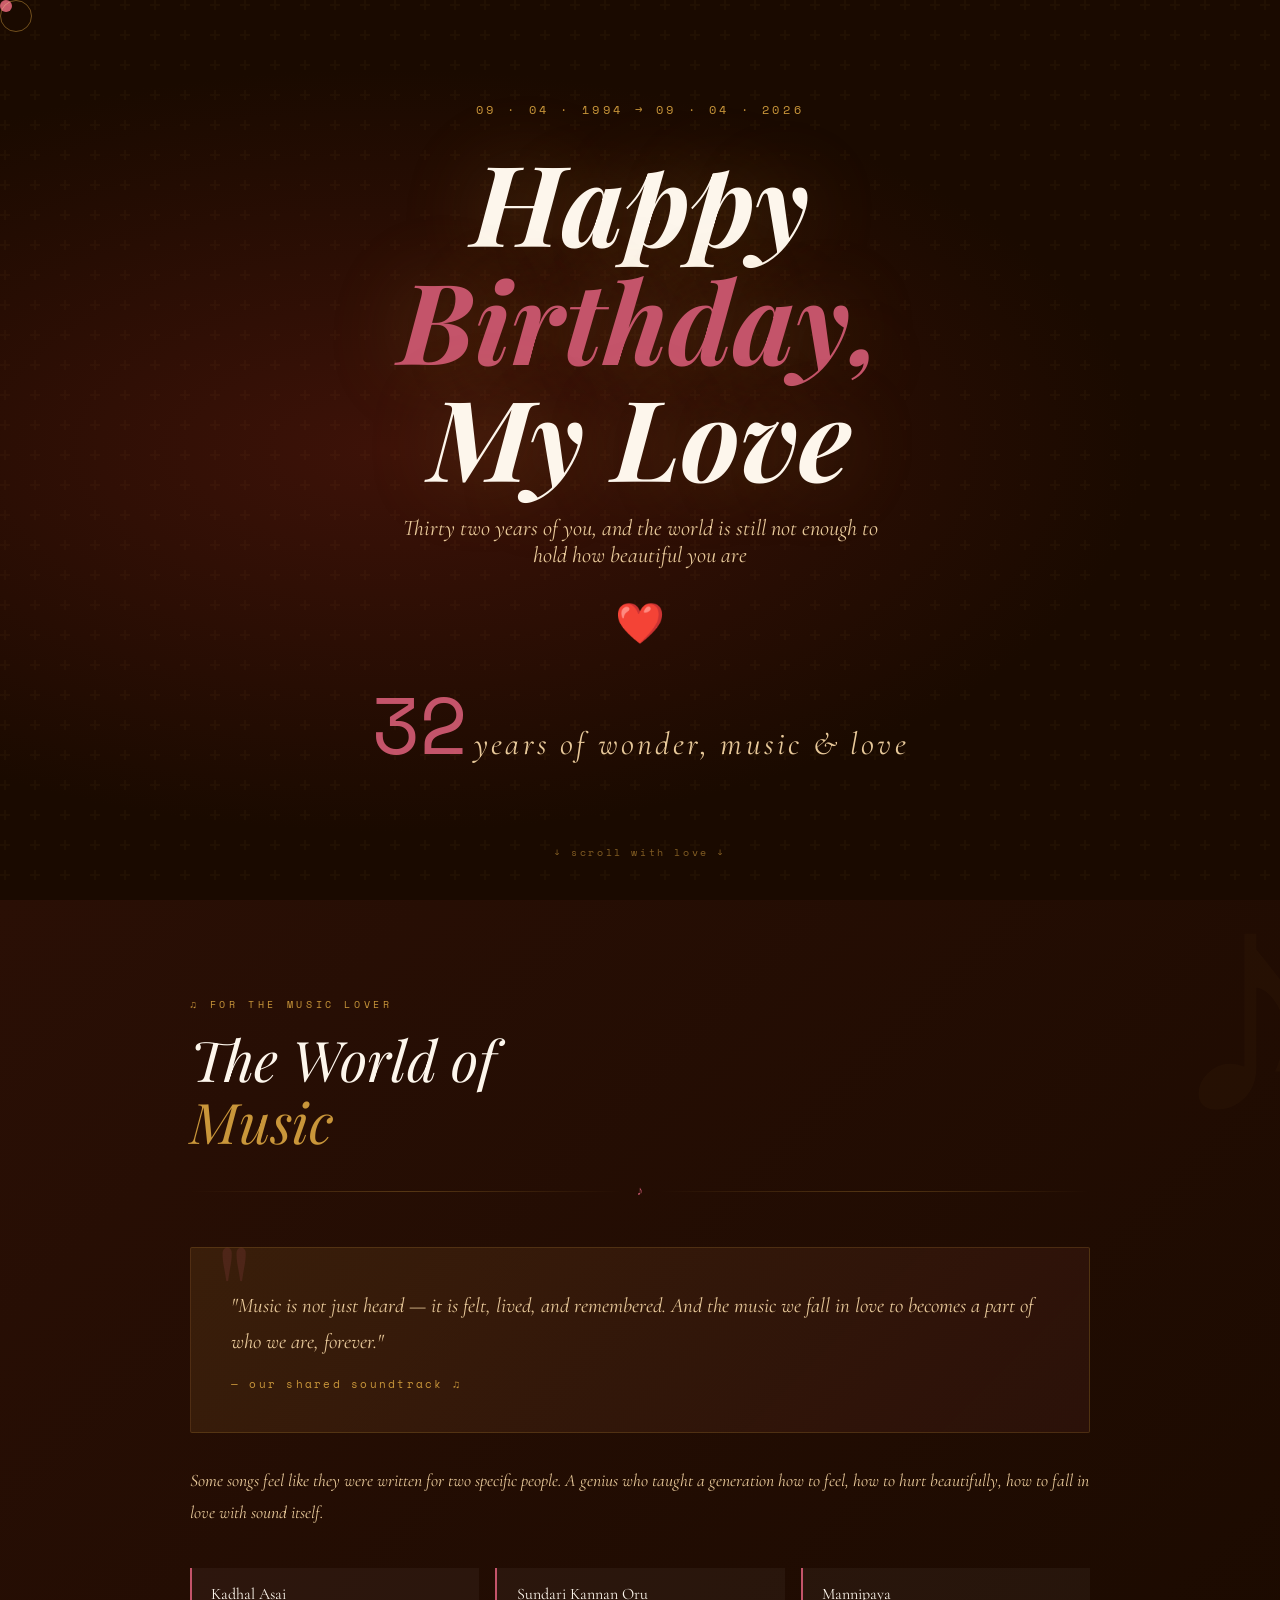
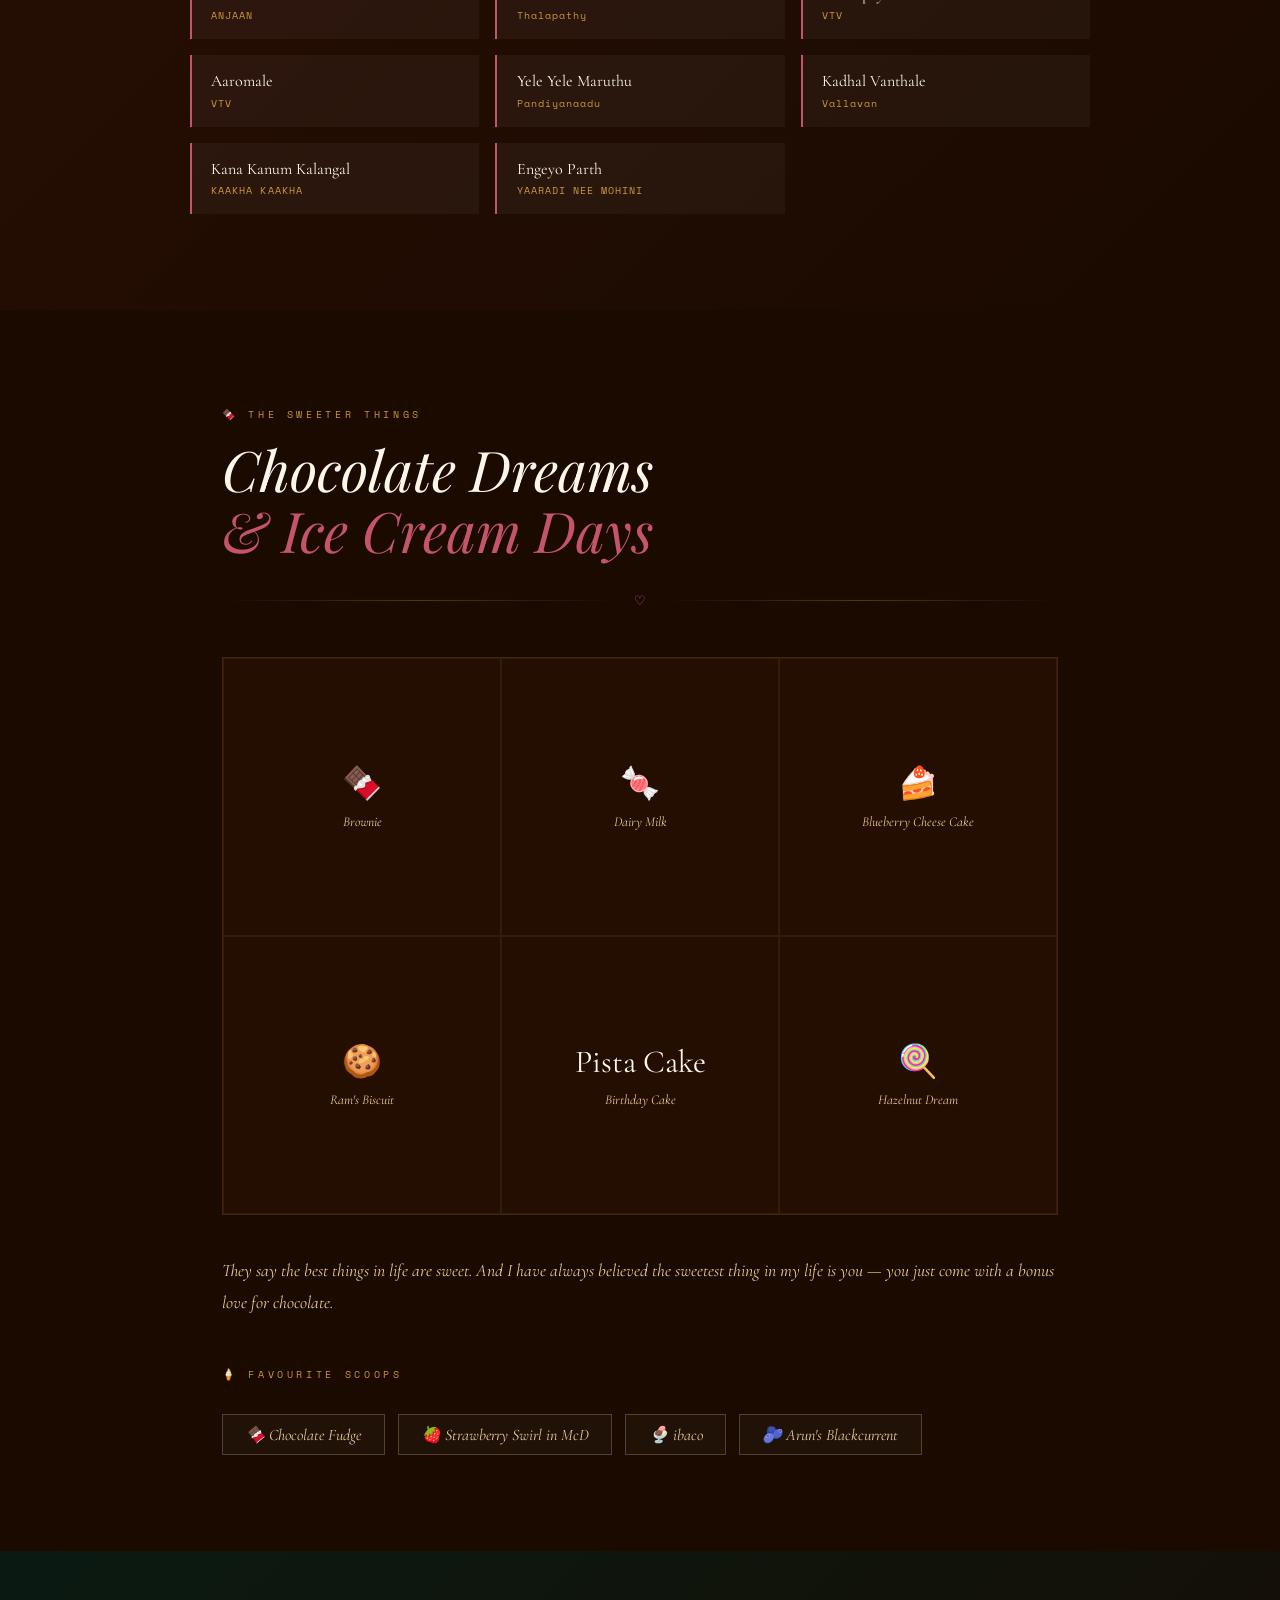
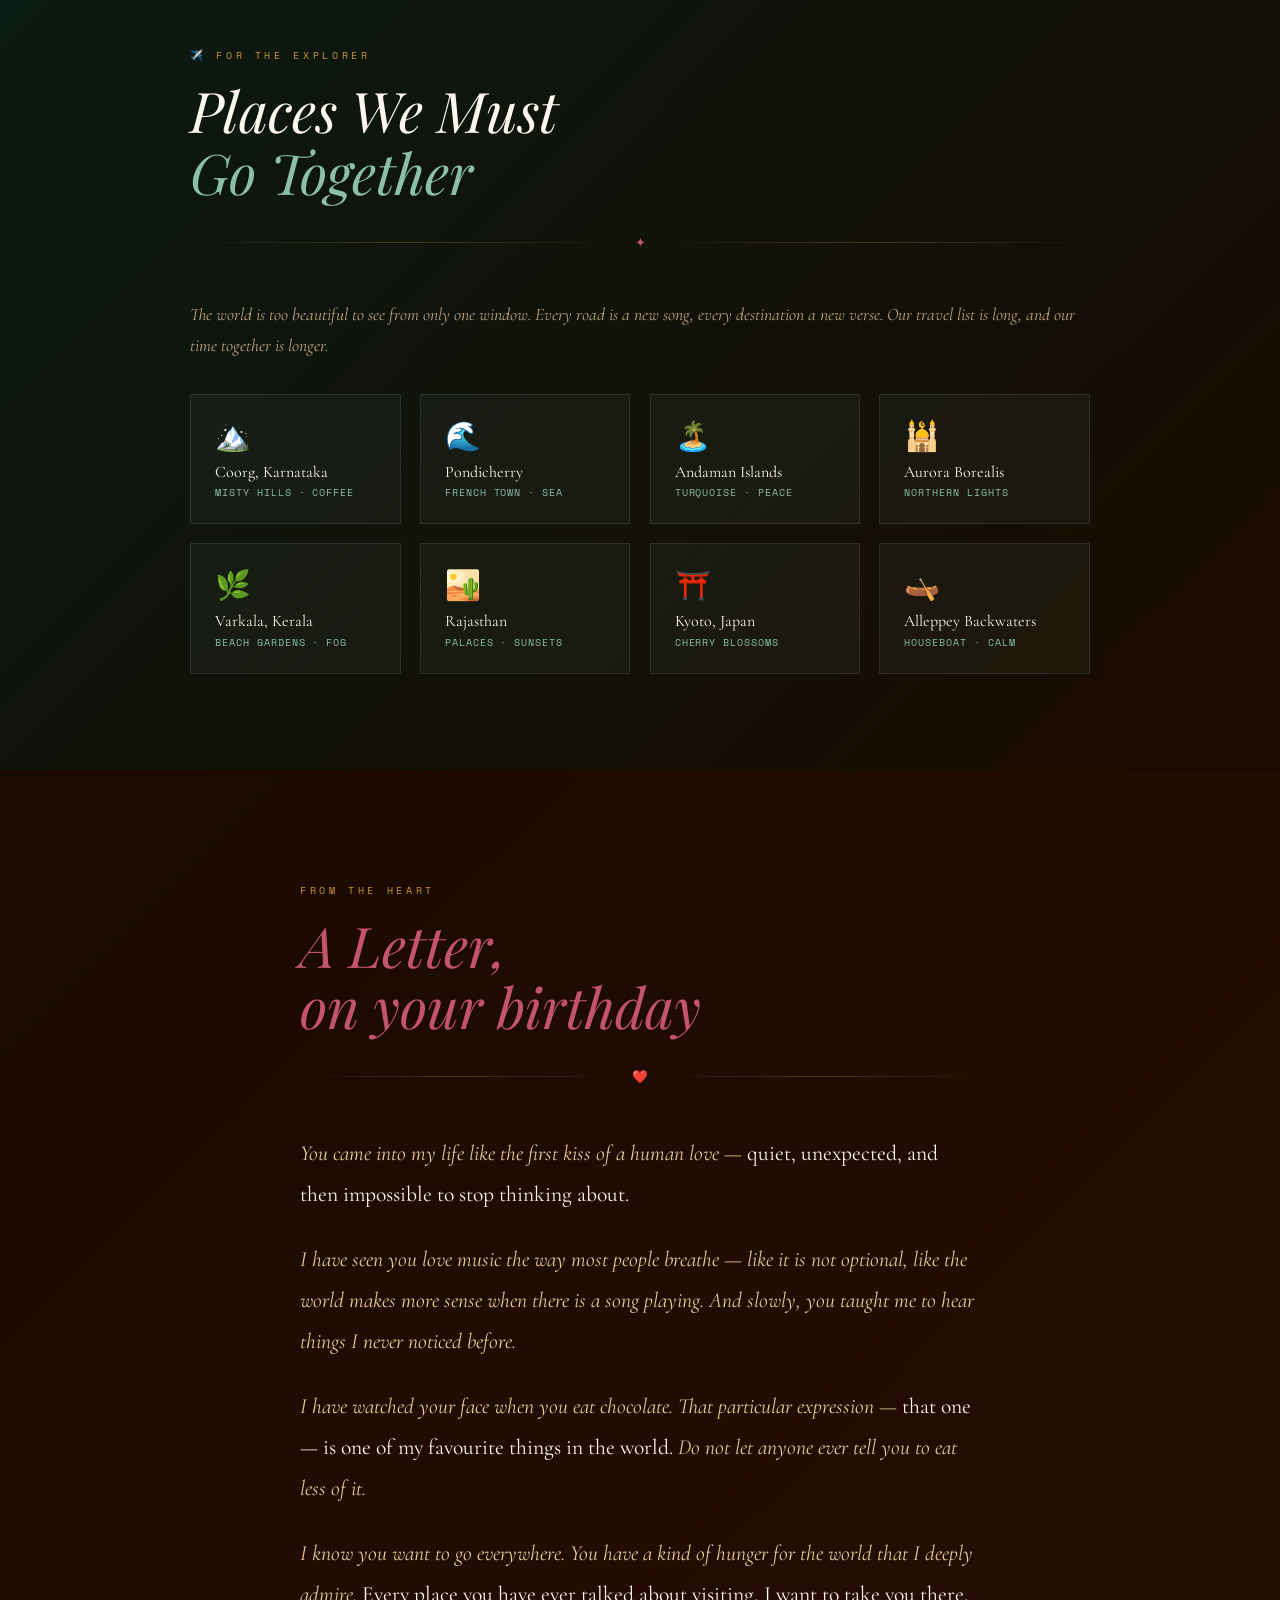
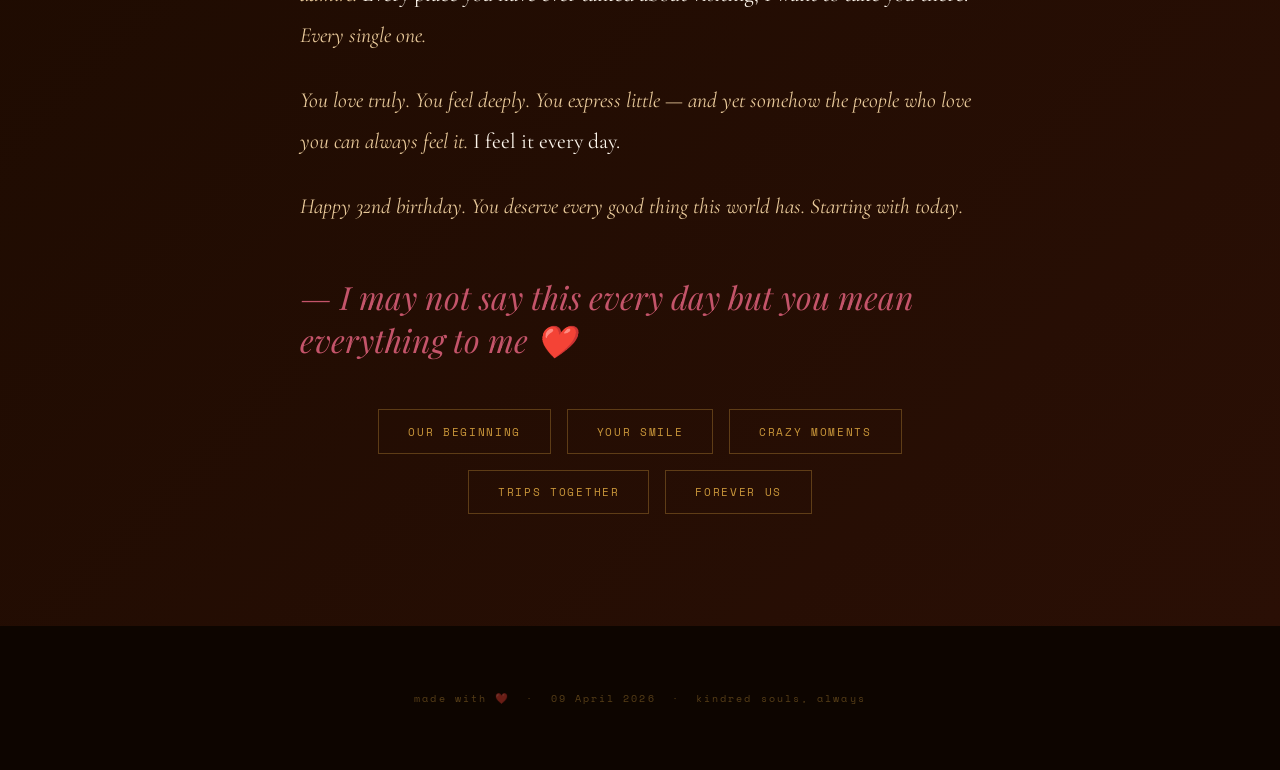
==== commit 8f6e7796: "Update song list and modify love letter text" ====
--- a/birthday.html
+++ b/birthday.html
@@ -509,7 +509,7 @@
 <div class="music-section">
   <div class="music-inner">
     <div class="section-label">♫ for the music lover</div>
-    <h2 class="section-title" style="color:var(--cream)">The World of<br><span style="color:var(--gold)">Yuvan Shankar Raja</span></h2>
+    <h2 class="section-title" style="color:var(--cream)">The World of<br><span style="color:var(--gold)">Music</span></h2>
     <div class="divider"><div class="divider-icon">♪</div></div>
 
     <div class="yuvan-card">
@@ -527,15 +527,15 @@
 
     <div class="song-list">
       <div class="song-item">
-        <div class="song-name">Munbe Vaa</div>
-        <div class="song-film">SILLUNU ORU KAADHAL</div>
+        <div class="song-name">Kadhal Asai</div>
+        <div class="song-film">ANJAAN</div>
       </div>
       <div class="song-item">
-        <div class="song-name">Oru Maalai</div>
-        <div class="song-film">GHAJINI</div>
+        <div class="song-name">Sundari Kannan Oru</div>
+        <div class="song-film">Thalapathy</div>
       </div>
       <div class="song-item">
-        <div class="song-name">Vinnai Thaandi Varuvaaya</div>
+        <div class="song-name">Mannipaya</div>
         <div class="song-film">VTV</div>
       </div>
       <div class="song-item">
@@ -543,19 +543,19 @@
         <div class="song-film">VTV</div>
       </div>
       <div class="song-item">
-        <div class="song-name">Kannamoochi Yenada</div>
-        <div class="song-film">KANDUKONDAIN</div>
+        <div class="song-name">Yele Yele Maruthu</div>
+        <div class="song-film">Pandiyanaadu</div>
       </div>
       <div class="song-item">
-        <div class="song-name">Nenjukkul Peidhidum</div>
-        <div class="song-film">VTV</div>
+        <div class="song-name">Kadhal Vanthale</div>
+        <div class="song-film">Vallavan</div>
       </div>
       <div class="song-item">
-        <div class="song-name">Uyire Uyire</div>
+        <div class="song-name">Kana Kanum Kalangal</div>
         <div class="song-film">KAAKHA KAAKHA</div>
       </div>
       <div class="song-item">
-        <div class="song-name">Yaaradi Nee Mohini</div>
+        <div class="song-name">Engeyo Parth</div>
         <div class="song-film">YAARADI NEE MOHINI</div>
       </div>
     </div>
@@ -571,22 +571,22 @@
   <div class="choc-grid">
     <div class="choc-block">
       <div class="choc-icon">🍫</div>
-      <div class="choc-name">Dark Truffle</div>
+      <div class="choc-name">Brownie</div>
     </div>
     <div class="choc-block">
       <div class="choc-icon">🍬</div>
-      <div class="choc-name">Milk Caramel</div>
+      <div class="choc-name">Dairy Milk</div>
     </div>
     <div class="choc-block">
       <div class="choc-icon">🍰</div>
-      <div class="choc-name">Choc Lava Cake</div>
+      <div class="choc-name">Blueberry Cheese Cake</div>
     </div>
     <div class="choc-block">
       <div class="choc-icon">🍪</div>
-      <div class="choc-name">Choc Chip Bliss</div>
+      <div class="choc-name">Ram's Biscuit</div>
     </div>
     <div class="choc-block">
-      <div class="choc-icon">🎂</div>
+      <div class="choc-icon">Pista Cake</div>
       <div class="choc-name">Birthday Cake</div>
     </div>
     <div class="choc-block">
@@ -604,14 +604,10 @@
   <div style="margin-top:3rem;">
     <div class="section-label">🍦 favourite scoops</div>
     <div class="ice-grid">
-      <div class="ice-tag">🍦 Vanilla Bean</div>
       <div class="ice-tag">🍫 Chocolate Fudge</div>
-      <div class="ice-tag">🍓 Strawberry Swirl</div>
-      <div class="ice-tag">🥭 Mango Sorbet</div>
-      <div class="ice-tag">🍨 Butter Pecan</div>
-      <div class="ice-tag">🍬 Cookies & Cream</div>
-      <div class="ice-tag">☕ Coffee Gelato</div>
-      <div class="ice-tag">🫐 Blueberry Cheesecake</div>
+      <div class="ice-tag">🍓 Strawberry Swirl in McD</div>
+      <div class="ice-tag">🍨 ibaco</div>
+      <div class="ice-tag">🫐 Arun's Blackcurrent</div>
     </div>
   </div>
 </section>
@@ -647,13 +643,13 @@
       </div>
       <div class="place-card">
         <div class="place-emoji">🕌</div>
-        <div class="place-name">Hampi</div>
-        <div class="place-desc">RUINS · HISTORY</div>
+        <div class="place-name">Aurora Borealis</div>
+        <div class="place-desc">NORTHERN LIGHTS</div>
       </div>
       <div class="place-card">
         <div class="place-emoji">🌿</div>
-        <div class="place-name">Munnar, Kerala</div>
-        <div class="place-desc">TEA GARDENS · FOG</div>
+        <div class="place-name">Varkala, Kerala</div>
+        <div class="place-desc">BEACH GARDENS · FOG</div>
       </div>
       <div class="place-card">
         <div class="place-emoji">🏜️</div>
@@ -683,7 +679,7 @@
 
     <div class="letter-body">
       <p>
-        You came into my life like the first note of a Yuvan melody — 
+        You came into my life like the first kiss of a human love — 
         <strong>quiet, unexpected, and then impossible to stop thinking about.</strong>
       </p>
       <p>
@@ -712,7 +708,7 @@
       </p>
     </div>
 
-    <div class="letter-sign">— With all my love, always ❤️</div>
+    <div class="letter-sign">— I may not say this every day but you mean everything to me ❤️</div>
 
     <div class="memory-links">
       <a href="https://alagirinu.github.io/kindredsouls/memory1.html" class="memory-link">Our Beginning</a>
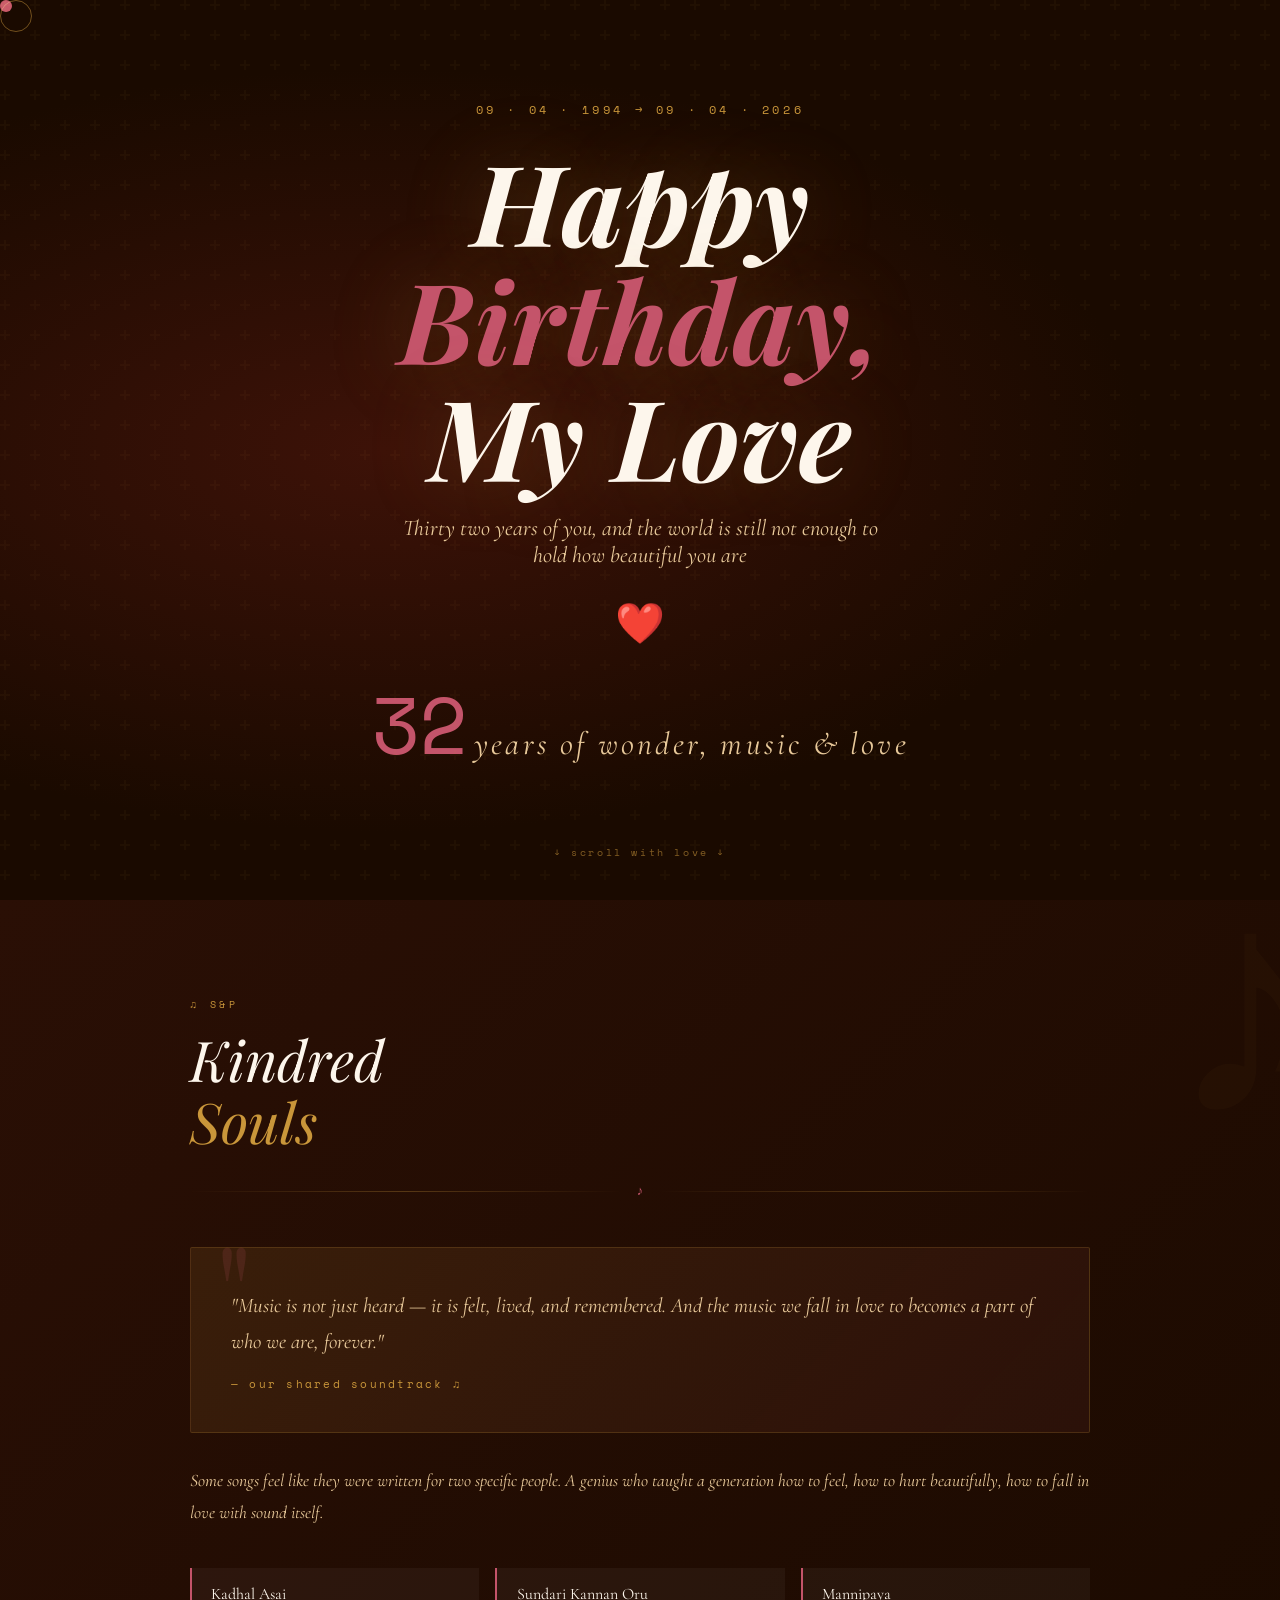
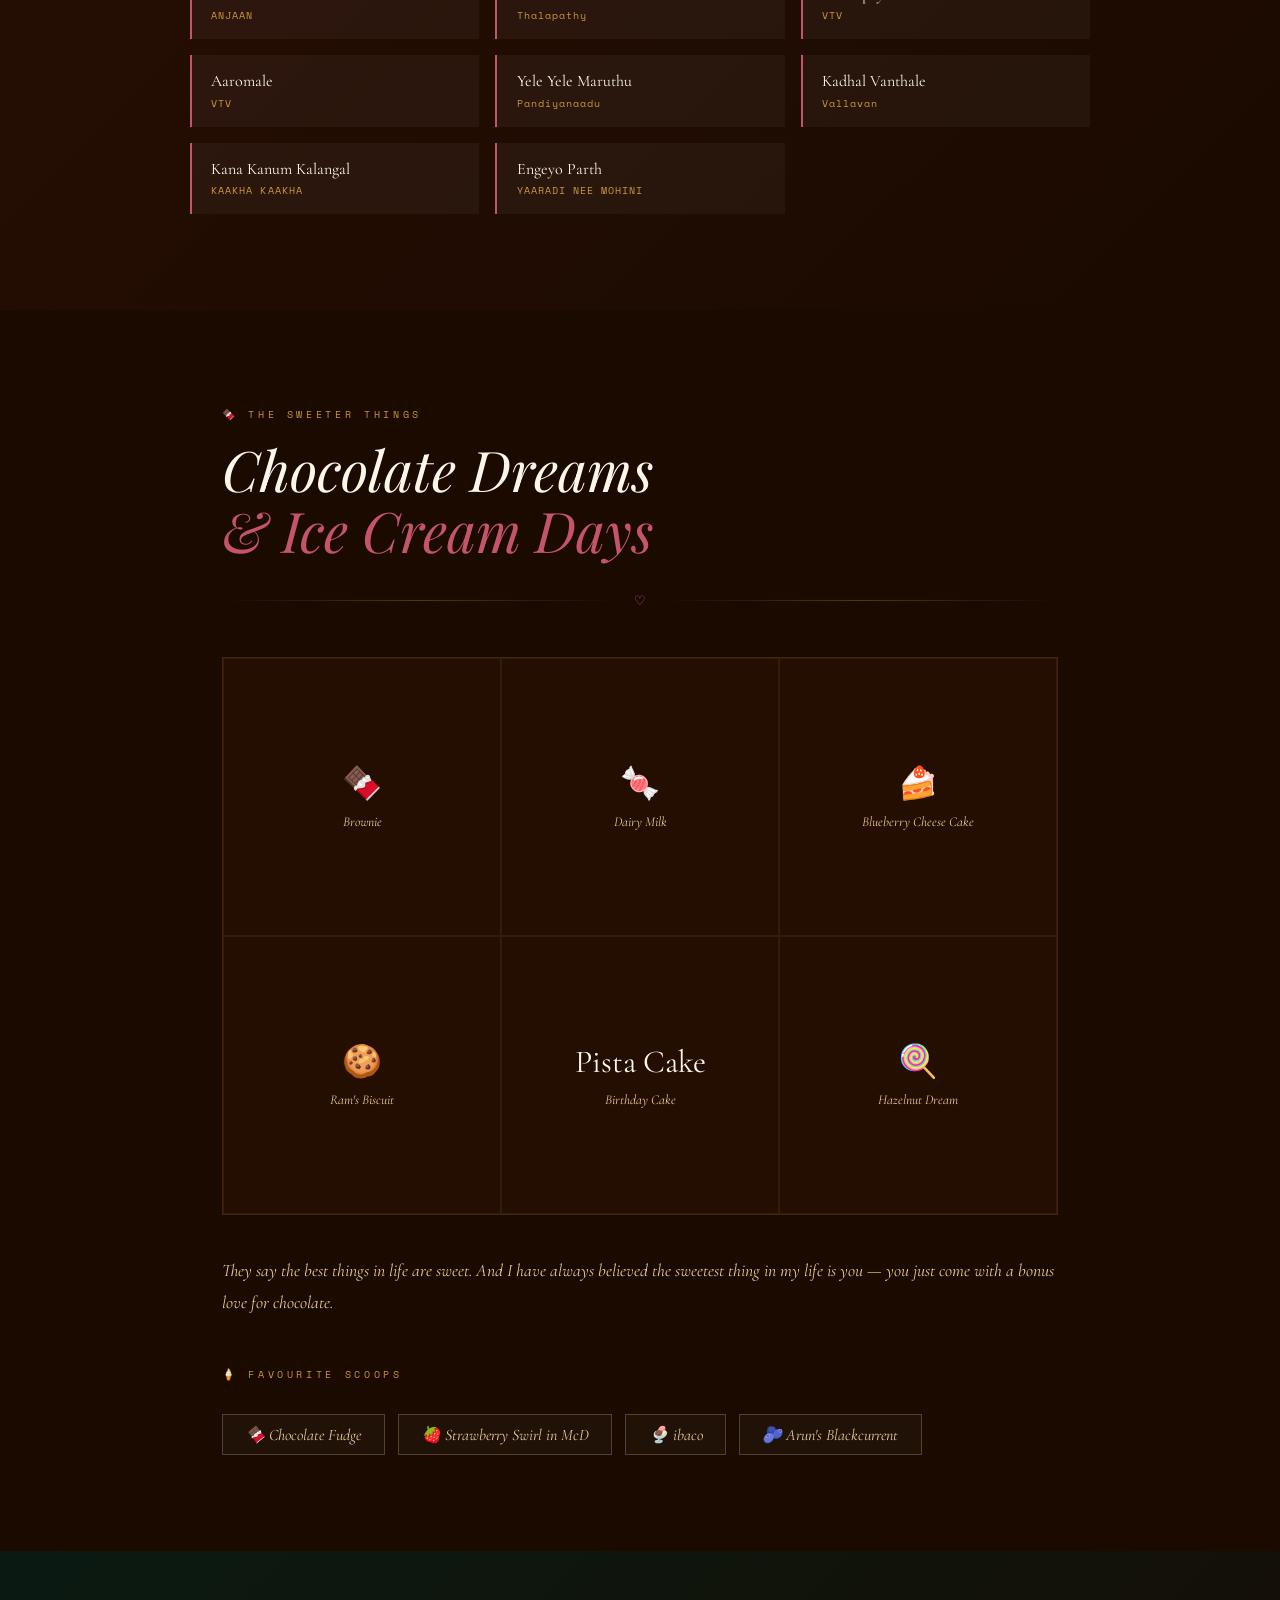
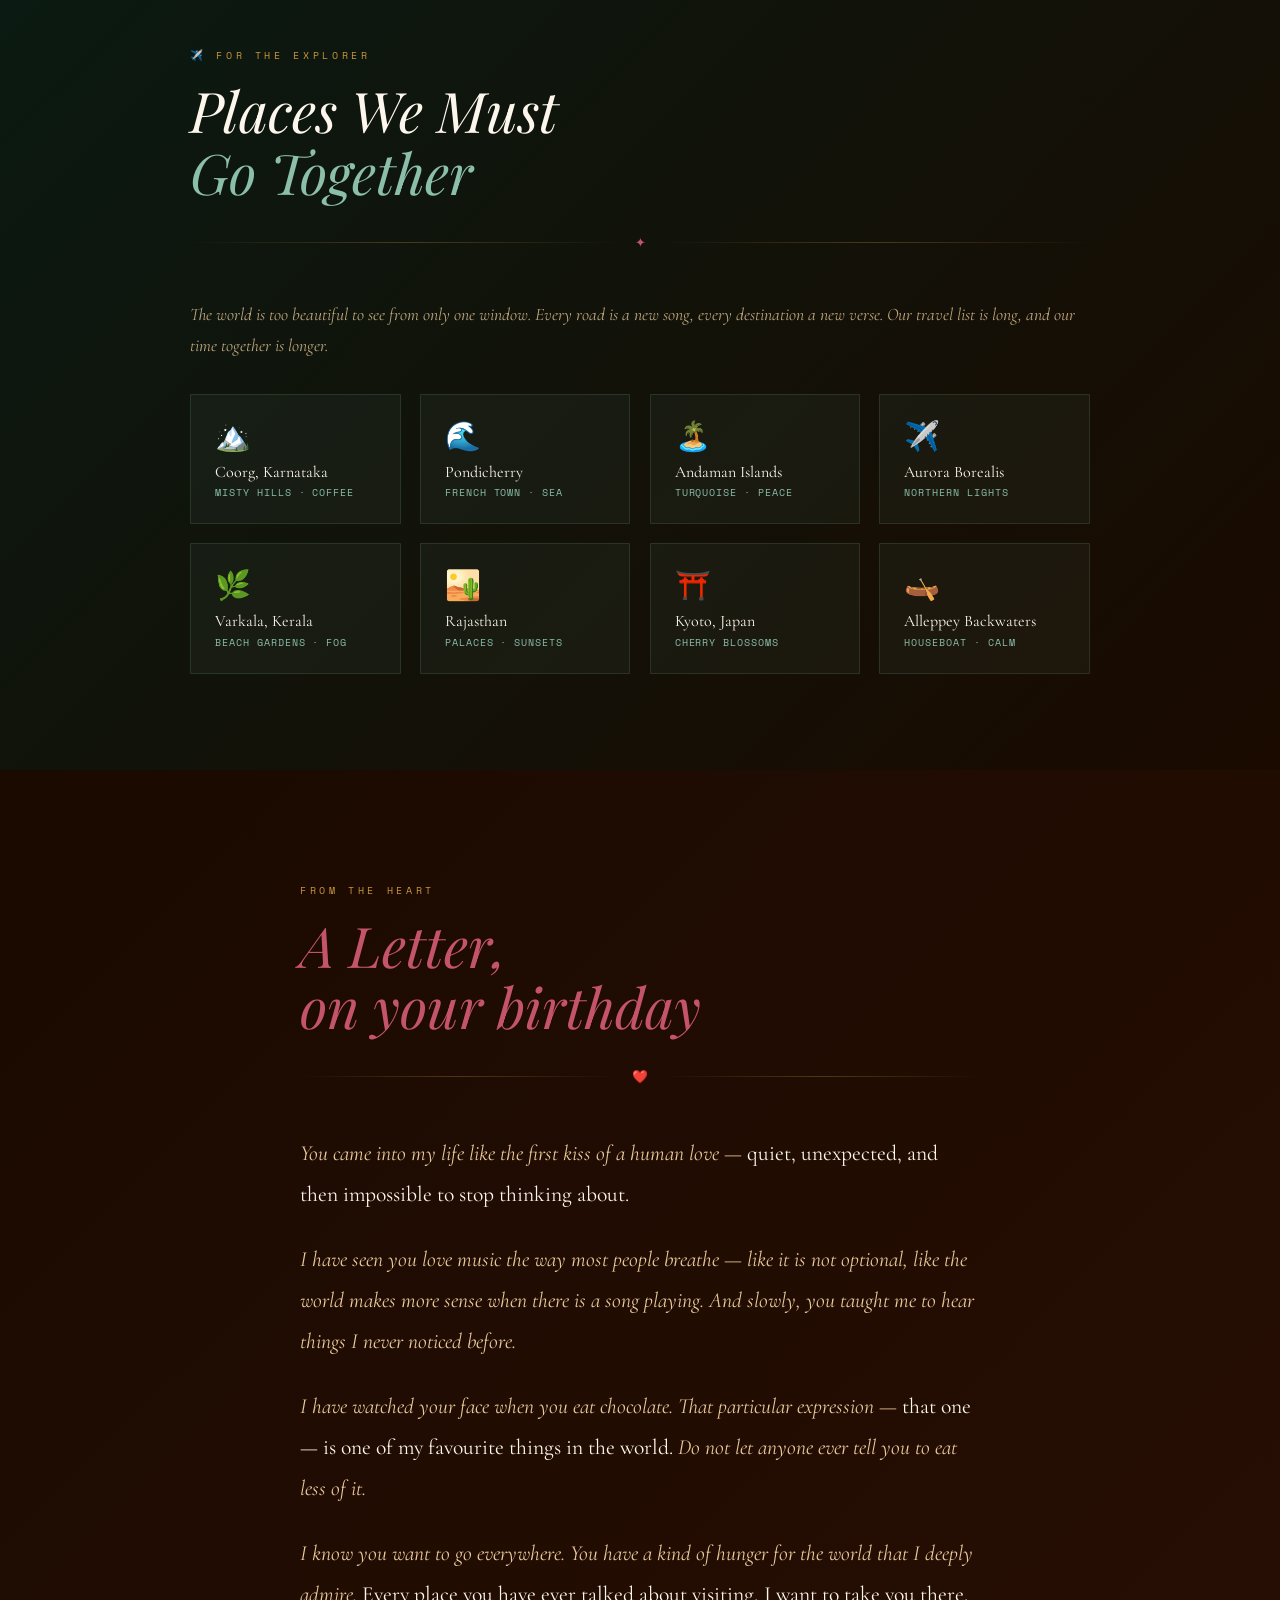
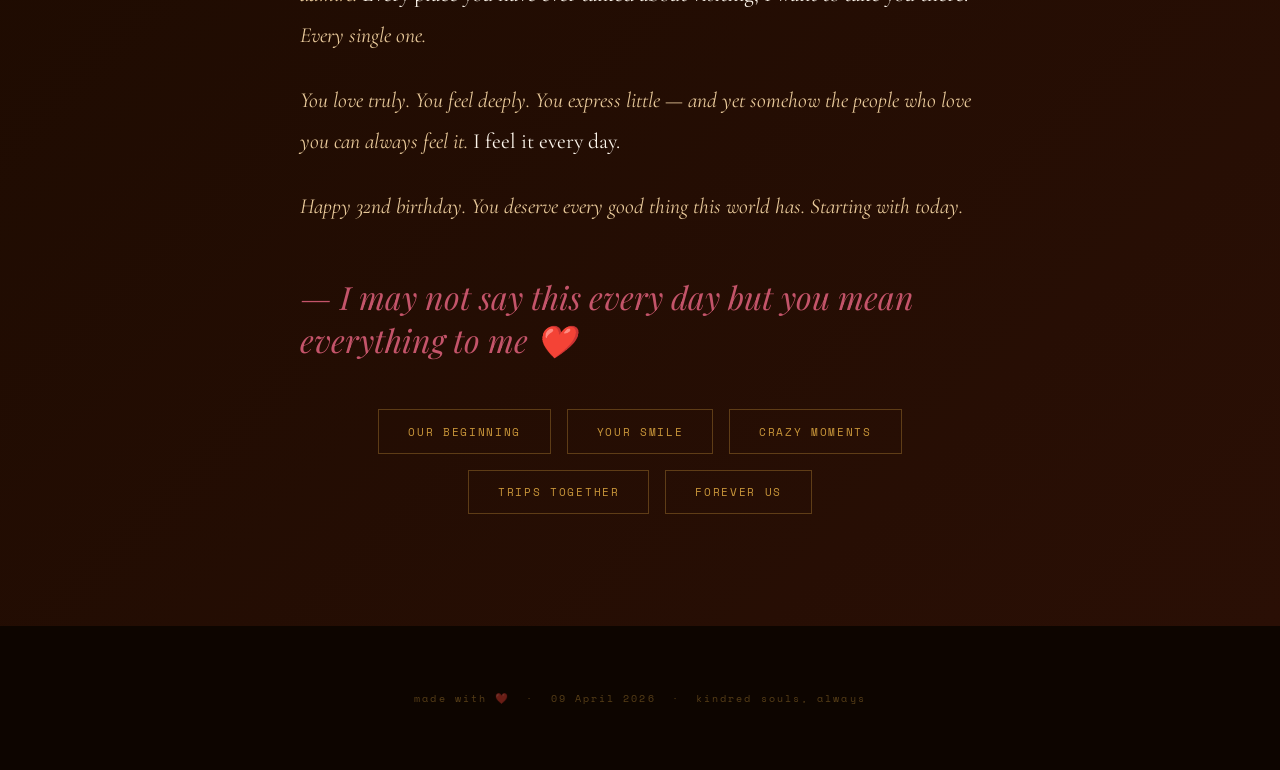
==== commit d9c75b8d: "Update music section labels and emojis" ====
--- a/birthday.html
+++ b/birthday.html
@@ -508,8 +508,8 @@
 <!-- MUSIC SECTION -->
 <div class="music-section">
   <div class="music-inner">
-    <div class="section-label">♫ for the music lover</div>
-    <h2 class="section-title" style="color:var(--cream)">The World of<br><span style="color:var(--gold)">Music</span></h2>
+    <div class="section-label">♫ S&P</div>
+    <h2 class="section-title" style="color:var(--cream)">Kindred<br><span style="color:var(--gold)">Souls</span></h2>
     <div class="divider"><div class="divider-icon">♪</div></div>
 
     <div class="yuvan-card">
@@ -642,7 +642,7 @@
         <div class="place-desc">TURQUOISE · PEACE</div>
       </div>
       <div class="place-card">
-        <div class="place-emoji">🕌</div>
+        <div class="place-emoji">✈️</div>
         <div class="place-name">Aurora Borealis</div>
         <div class="place-desc">NORTHERN LIGHTS</div>
       </div>
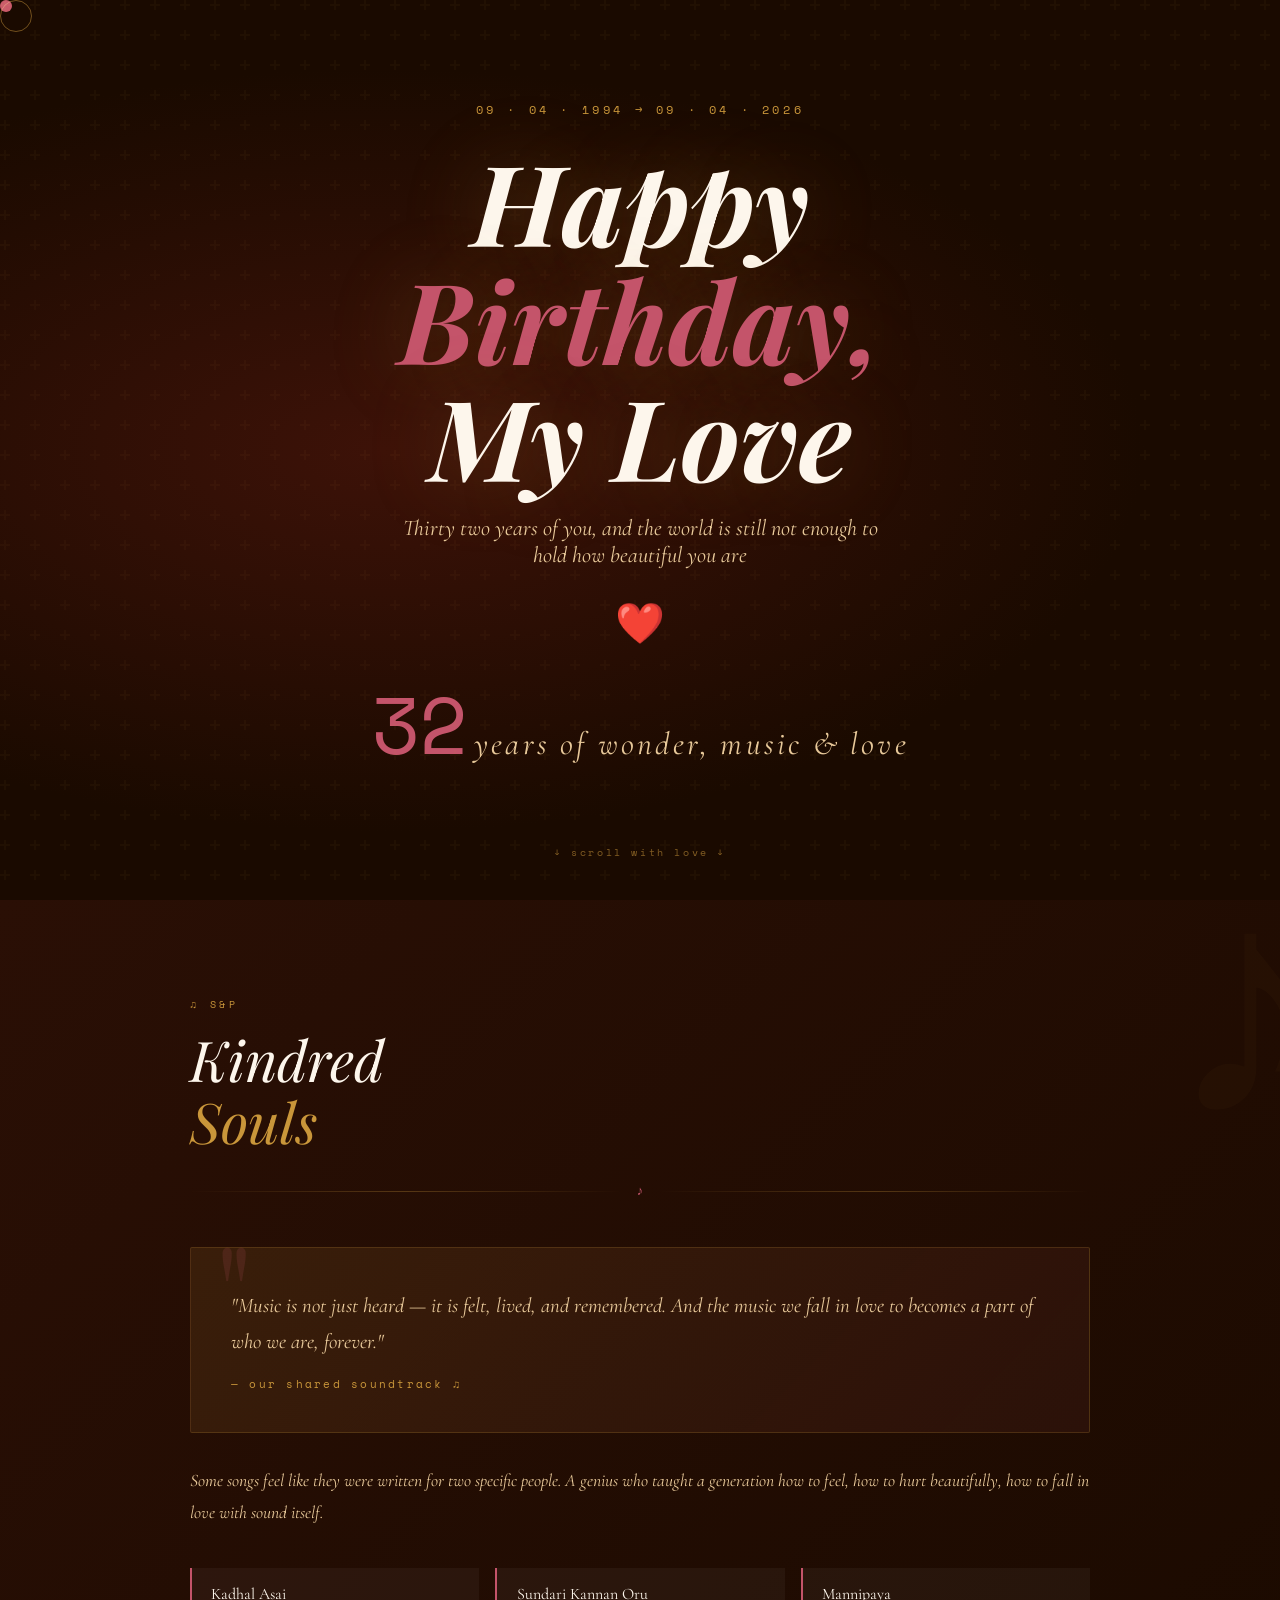
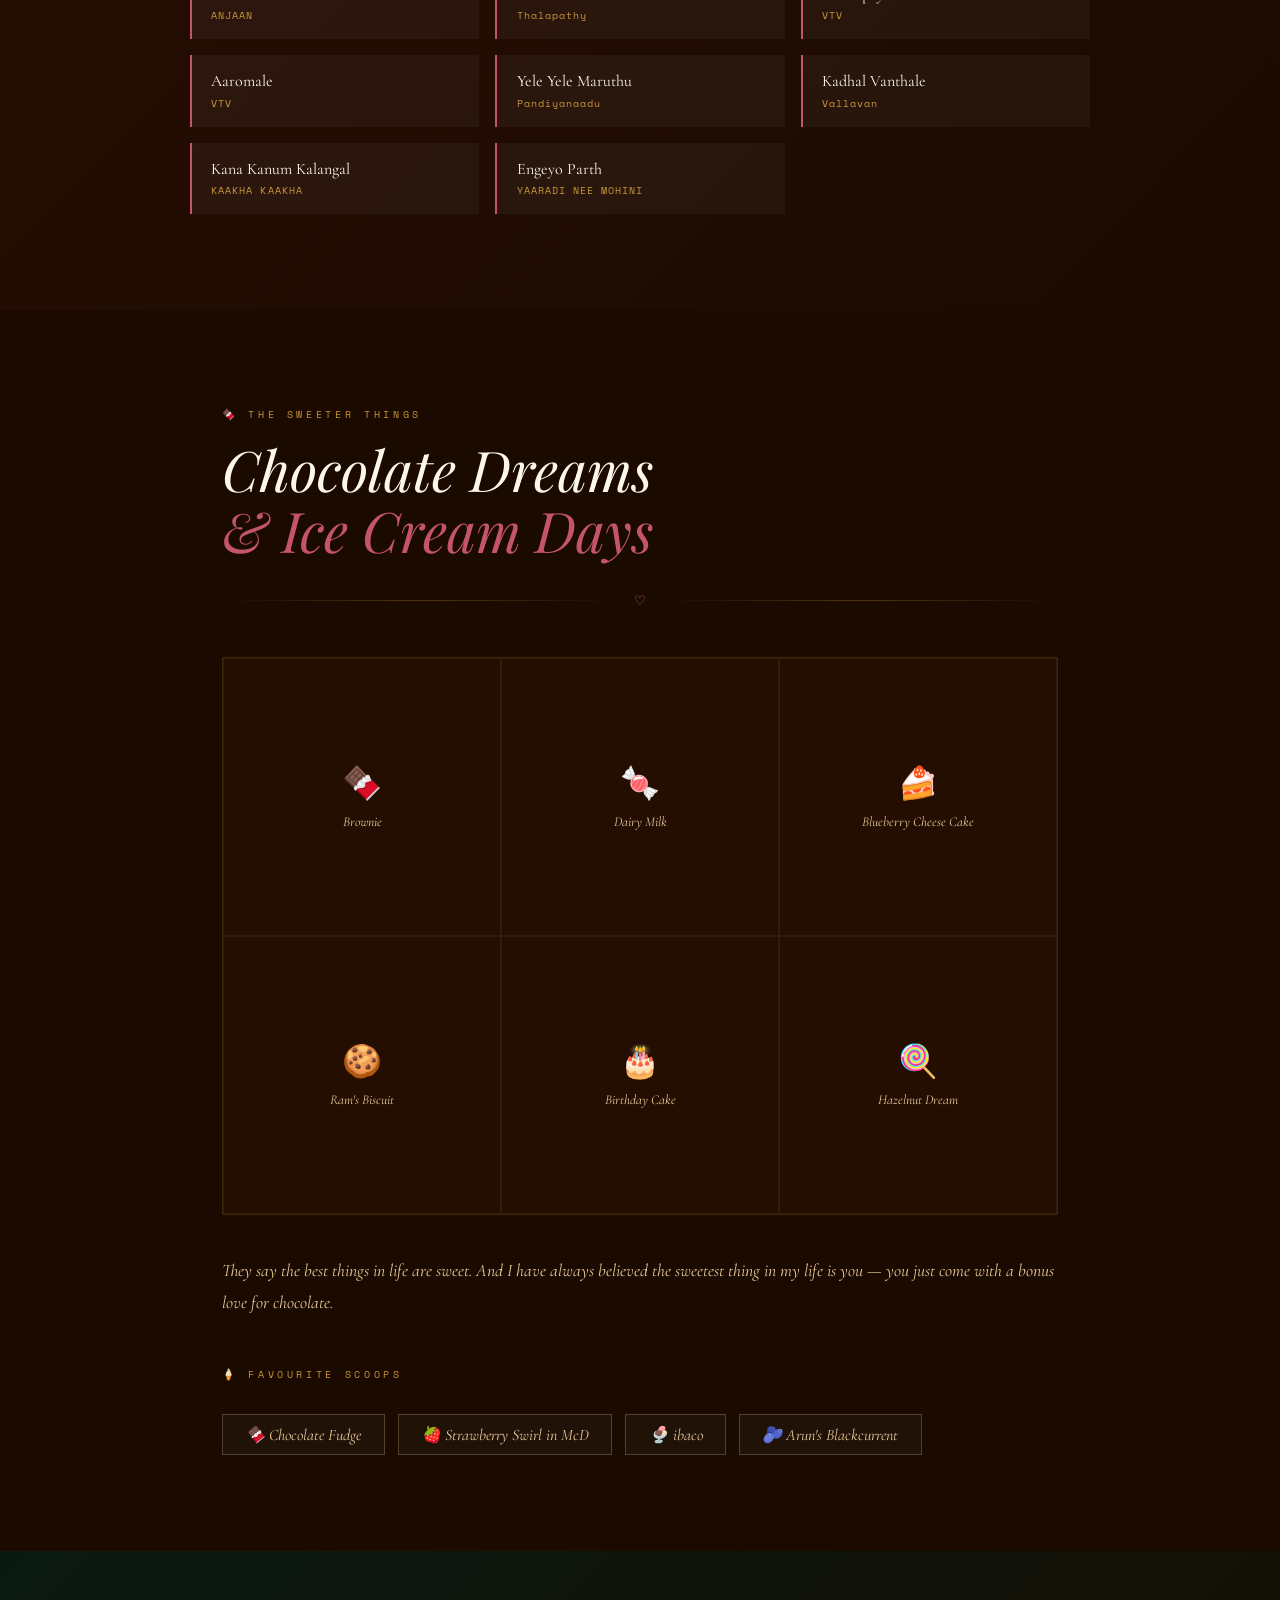
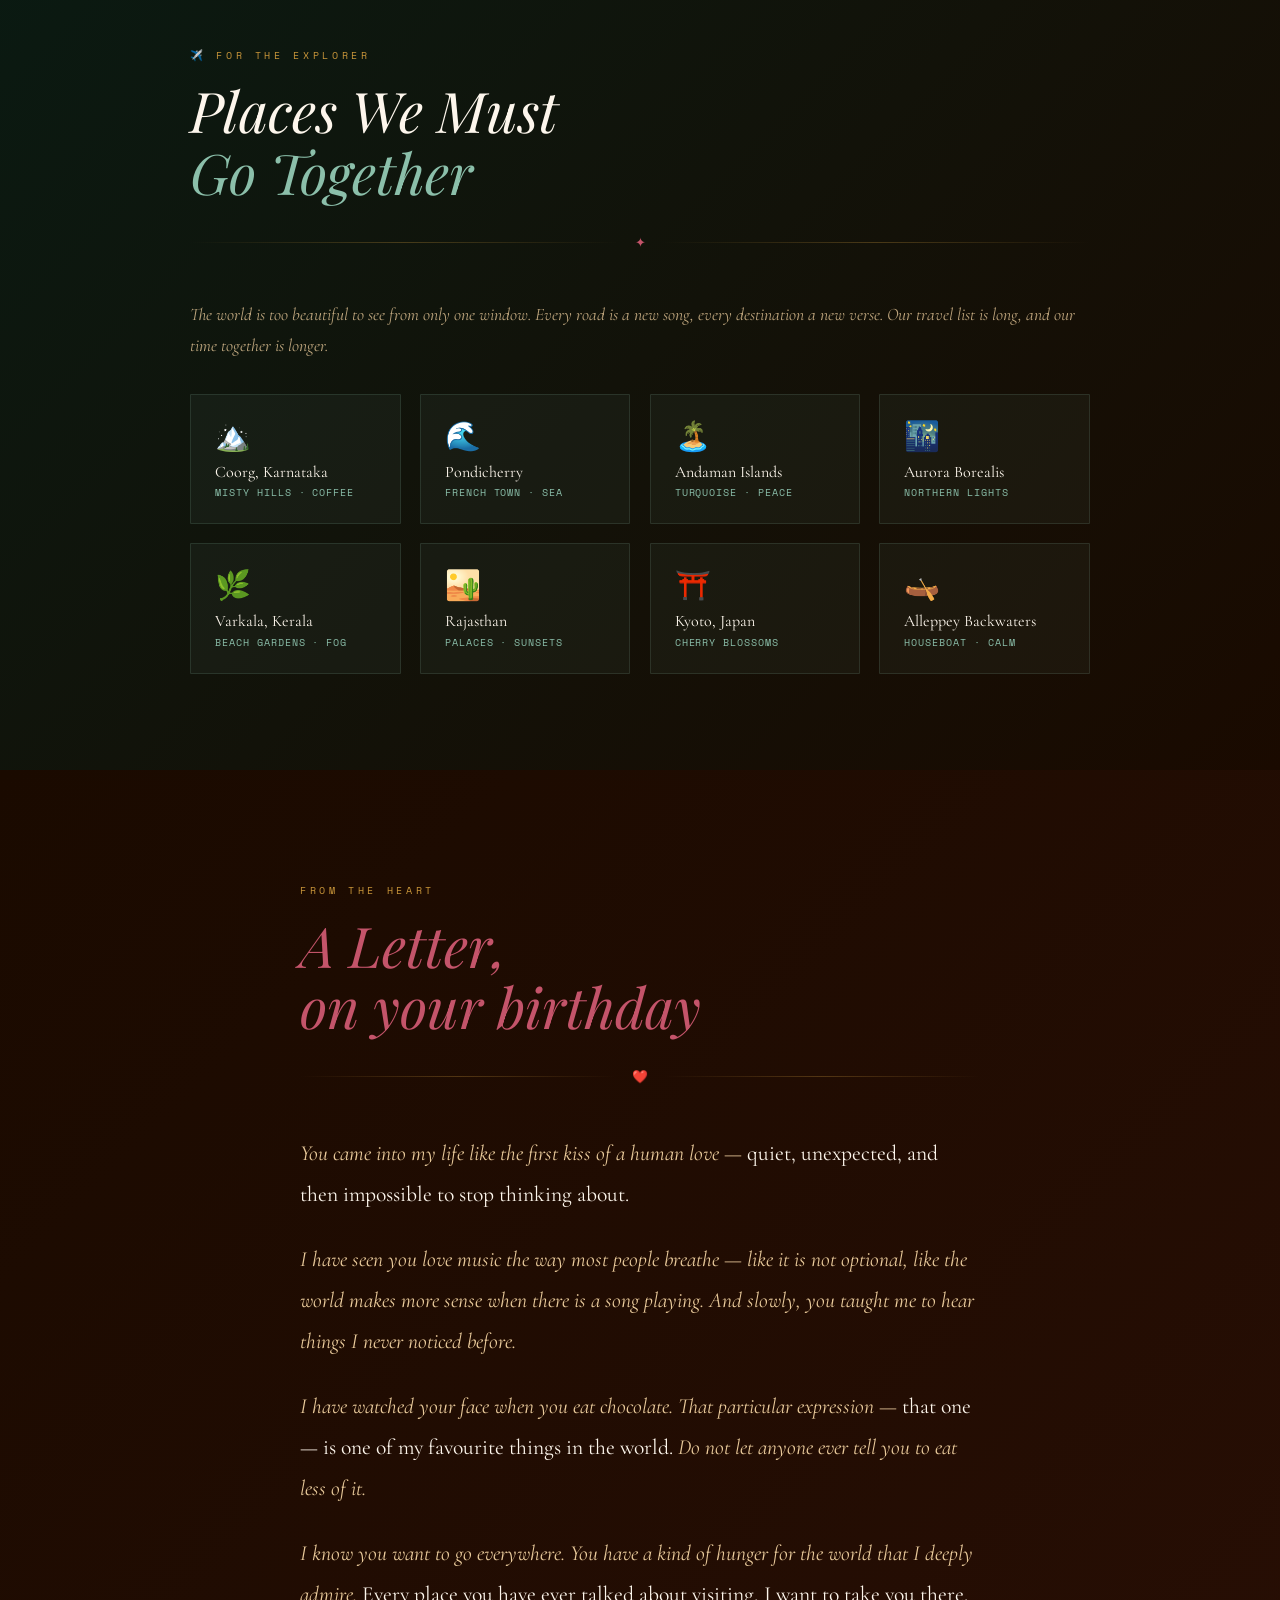
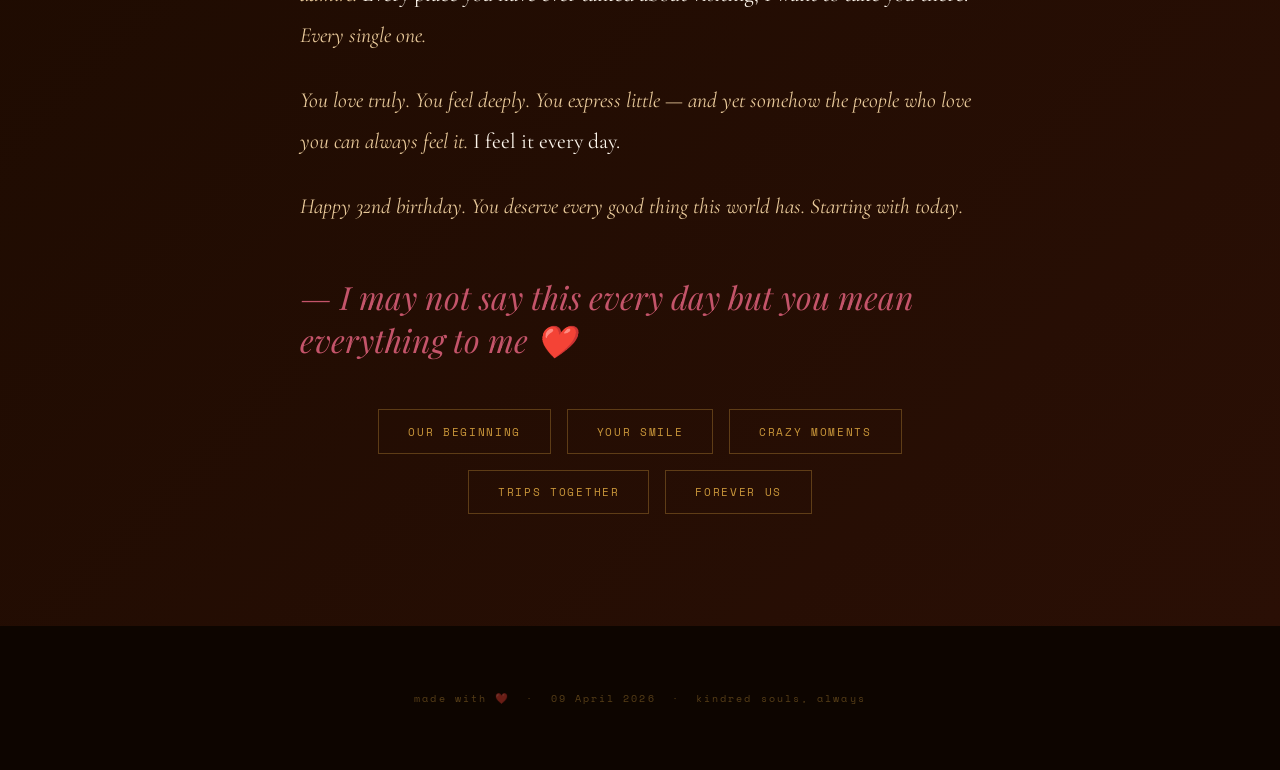
==== commit 1afda382: "Update icons in birthday.html" ====
--- a/birthday.html
+++ b/birthday.html
@@ -586,7 +586,7 @@
       <div class="choc-name">Ram's Biscuit</div>
     </div>
     <div class="choc-block">
-      <div class="choc-icon">Pista Cake</div>
+      <div class="choc-icon">🎂</div>
       <div class="choc-name">Birthday Cake</div>
     </div>
     <div class="choc-block">
@@ -642,7 +642,7 @@
         <div class="place-desc">TURQUOISE · PEACE</div>
       </div>
       <div class="place-card">
-        <div class="place-emoji">✈️</div>
+        <div class="place-emoji">🌃</div>
         <div class="place-name">Aurora Borealis</div>
         <div class="place-desc">NORTHERN LIGHTS</div>
       </div>
